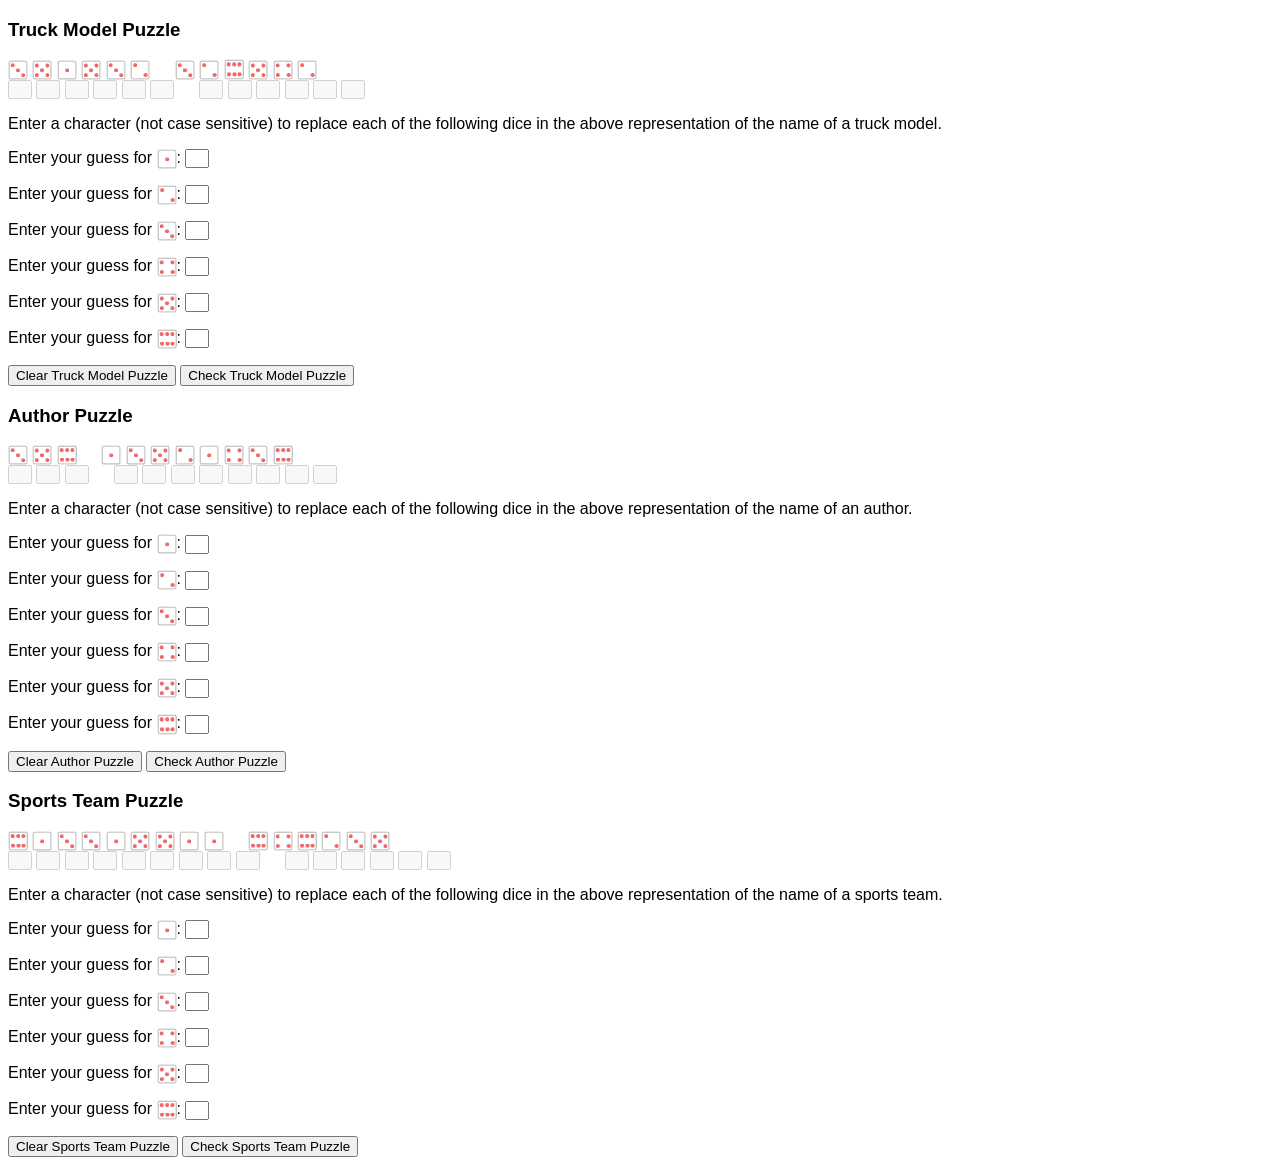
==== index.html @ 6c8d0895 "Changed title" ====
<!-- Webpage by Ed Karabinus. -->
<!DOCTYPE html>
<html>
<head>
<link rel = "stylesheet" type = "text/css" href = "style.css">
<title>Display your guesses at these dice puzzles!</title>
<script language = "Javascript">
function updateTM1 (x) {
  var TestVar = x.toUpperCase();
  document.getElementById("tm_o_3").value = TestVar;
}
function updateTM2 (x) {
  var TestVar = x.toUpperCase();
  document.getElementById("tm_o_6").value = TestVar;
  document.getElementById("tm_o_8").value = TestVar;
  document.getElementById("tm_o_12").value = TestVar;
}
function updateTM3 (x) {
  var TestVar = x.toUpperCase();
  document.getElementById("tm_o_1").value = TestVar;
  document.getElementById("tm_o_5").value = TestVar;
  document.getElementById("tm_o_7").value = TestVar;
}
function updateTM4 (x) {
  var TestVar = x.toUpperCase();
  document.getElementById("tm_o_11").value = TestVar;
}
function updateTM5 (x) {
  var TestVar = x.toUpperCase();
  document.getElementById("tm_o_2").value = TestVar;
  document.getElementById("tm_o_4").value = TestVar;
  document.getElementById("tm_o_10").value = TestVar;
}
function updateTM6 (x) {
  var TestVar = x.toUpperCase();
  document.getElementById("tm_o_9").value = TestVar;
}
function clearGuessTM () {
  document.getElementById("tm_i_1").value = "";
  document.getElementById("tm_i_2").value = "";
  document.getElementById("tm_i_3").value = "";
  document.getElementById("tm_i_4").value = "";
  document.getElementById("tm_i_5").value = "";
  document.getElementById("tm_i_6").value = "";
  document.getElementById("tm_o_1").value = "";
  document.getElementById("tm_o_2").value = "";
  document.getElementById("tm_o_3").value = "";
  document.getElementById("tm_o_4").value = "";
  document.getElementById("tm_o_5").value = "";
  document.getElementById("tm_o_6").value = "";
  document.getElementById("tm_o_7").value = "";
  document.getElementById("tm_o_8").value = "";
  document.getElementById("tm_o_9").value = "";
  document.getElementById("tm_o_10").value = "";
  document.getElementById("tm_o_11").value = "";
  document.getElementById("tm_o_12").value = "";
}
function checkGuessTM() {
  var TestVar1 = document.getElementById("tm_i_1").value.toUpperCase();
  var TestVar2 = document.getElementById("tm_i_2").value.toUpperCase();
  var TestVar3 = document.getElementById("tm_i_3").value.toUpperCase();
  var TestVar4 = document.getElementById("tm_i_4").value.toUpperCase();
  var TestVar5 = document.getElementById("tm_i_5").value.toUpperCase();
  var TestVar6 = document.getElementById("tm_i_6").value.toUpperCase();
  if (TestVar1 === "Y" && TestVar2 === "A" && TestVar3 === "T" &&
      TestVar4 === "M" && TestVar5 === "O" && TestVar6 === "C") {
    alert ("Correct! Great job.")
  }
  else {
    alert ("Try again! Your guess is incorrect.")
  }
}
function updateA1 (x) {
  var TestVar = x.toUpperCase();
  document.getElementById("a_o_4").value = TestVar;
  document.getElementById("a_o_8").value = TestVar;
}
function updateA2 (x) {
  var TestVar = x.toUpperCase();
  document.getElementById("a_o_7").value = TestVar;
}
function updateA3 (x) {
  var TestVar = x.toUpperCase();
  document.getElementById("a_o_1").value = TestVar;
  document.getElementById("a_o_5").value = TestVar;
  document.getElementById("a_o_10").value = TestVar;
}
function updateA4 (x) {
  var TestVar = x.toUpperCase();
  document.getElementById("a_o_9").value = TestVar;
}
function updateA5 (x) {
  var TestVar = x.toUpperCase();
  document.getElementById("a_o_2").value = TestVar;
  document.getElementById("a_o_6").value = TestVar;
}
function updateA6 (x) {
  var TestVar = x.toUpperCase();
  document.getElementById("a_o_3").value = TestVar;
  document.getElementById("a_o_11").value = TestVar;
}
function clearGuessAuthor () {
  document.getElementById("a_i_1").value = "";
  document.getElementById("a_i_2").value = "";
  document.getElementById("a_i_3").value = "";
  document.getElementById("a_i_4").value = "";
  document.getElementById("a_i_5").value = "";
  document.getElementById("a_i_6").value = "";
  document.getElementById("a_o_1").value = "";
  document.getElementById("a_o_2").value = "";
  document.getElementById("a_o_3").value = "";
  document.getElementById("a_o_4").value = "";
  document.getElementById("a_o_5").value = "";
  document.getElementById("a_o_6").value = "";
  document.getElementById("a_o_7").value = "";
  document.getElementById("a_o_8").value = "";
  document.getElementById("a_o_9").value = "";
  document.getElementById("a_o_10").value = "";
  document.getElementById("a_o_11").value = "";
}
function checkGuessAuthor () {
  var TestVar1 = document.getElementById("a_i_1").value.toUpperCase();
  var TestVar2 = document.getElementById("a_i_2").value.toUpperCase();
  var TestVar3 = document.getElementById("a_i_3").value.toUpperCase();
  var TestVar4 = document.getElementById("a_i_4").value.toUpperCase();
  var TestVar5 = document.getElementById("a_i_5").value.toUpperCase();
  var TestVar6 = document.getElementById("a_i_6").value.toUpperCase();
  if (TestVar1 === "B" && TestVar2 === "D" && TestVar3 === "R" &&
      TestVar4 === "U" && TestVar5 === "A" && TestVar6 === "Y") {
    alert ("Correct! Great job.")
  }
  else {
    alert ("Try again! Your guess is incorrect.")
  }
}
function updateST1 (x) {
  var TestVar = x.toUpperCase();
  document.getElementById("st_o_2").value = TestVar;
  document.getElementById("st_o_5").value = TestVar;
  document.getElementById("st_o_8").value = TestVar;
  document.getElementById("st_o_9").value = TestVar;
}
function updateST2 (x) {
  var TestVar = x.toUpperCase();
  document.getElementById("st_o_13").value = TestVar;
}
function updateST3 (x) {
  var TestVar = x.toUpperCase();
  document.getElementById("st_o_3").value = TestVar;
  document.getElementById("st_o_4").value = TestVar;
  document.getElementById("st_o_14").value = TestVar;
}
function updateST4 (x) {
  var TestVar = x.toUpperCase();
  document.getElementById("st_o_11").value = TestVar;
}
function updateST5 (x) {
  var TestVar = x.toUpperCase();
  document.getElementById("st_o_6").value = TestVar;
  document.getElementById("st_o_7").value = TestVar;
  document.getElementById("st_o_15").value = TestVar;
}
function updateST6 (x) {
  var TestVar = x.toUpperCase();
  document.getElementById("st_o_1").value = TestVar;
  document.getElementById("st_o_10").value = TestVar;
  document.getElementById("st_o_12").value = TestVar;
}
function clearGuessST () {
  document.getElementById("st_i_1").value = "";
  document.getElementById("st_i_2").value = "";
  document.getElementById("st_i_3").value = "";
  document.getElementById("st_i_4").value = "";
  document.getElementById("st_i_5").value = "";
  document.getElementById("st_i_6").value = "";
  document.getElementById("st_o_1").value = "";
  document.getElementById("st_o_2").value = "";
  document.getElementById("st_o_3").value = "";
  document.getElementById("st_o_4").value = "";
  document.getElementById("st_o_5").value = "";
  document.getElementById("st_o_6").value = "";
  document.getElementById("st_o_7").value = "";
  document.getElementById("st_o_8").value = "";
  document.getElementById("st_o_9").value = "";
  document.getElementById("st_o_10").value = "";
  document.getElementById("st_o_11").value = "";
  document.getElementById("st_o_12").value = "";
  document.getElementById("st_o_13").value = "";
  document.getElementById("st_o_14").value = "";
  document.getElementById("st_o_15").value = "";
}
function checkGuessST () {
  var TestVar1 = document.getElementById("st_i_1").value.toUpperCase();
  var TestVar2 = document.getElementById("st_i_2").value.toUpperCase();
  var TestVar3 = document.getElementById("st_i_3").value.toUpperCase();
  var TestVar4 = document.getElementById("st_i_4").value.toUpperCase();
  var TestVar5 = document.getElementById("st_i_5").value.toUpperCase();
  var TestVar6 = document.getElementById("st_i_6").value.toUpperCase();
  if (TestVar1 === "E" && TestVar2 === "A" && TestVar3 === "N" &&
      TestVar4 === "I" && TestVar5 === "S" && TestVar6 === "T") {
    alert ("Correct! Great job.")
  }
  else {
    alert ("Try again! Your guess is incorrect.")
  }
}
</script>
</head>
<body>
<h3>Truck Model Puzzle</h3>
<img src = "Die3.png" width = "20">
<img src = "Die5.png" width = "20">
<img src = "Die1.png" width = "20">
<img src = "Die5.png" width = "20">
<img src = "Die3.png" width = "20">
<img src = "Die2.png" width = "20"><img src = "blank.png" width = "20">
<img src = "Die3.png" width = "20">
<img src = "Die2.png" width = "20">
<img src = "Die6.png" width = "20">
<img src = "Die5.png" width = "20">
<img src = "Die4.png" width = "20">
<img src = "Die2.png" width = "20"><br>
<input type = "text" id = "tm_o_1" style = "width:20px" disabled = "disabled" readonly="readonly">
<input type = "text" id = "tm_o_2" style = "width:20px" disabled = "disabled" readonly="readonly">
<input type = "text" id = "tm_o_3" style = "width:20px" disabled = "disabled" readonly="readonly">
<input type = "text" id = "tm_o_4" style = "width:20px" disabled = "disabled" readonly="readonly">
<input type = "text" id = "tm_o_5" style = "width:20px" disabled = "disabled" readonly="readonly">
<input type = "text" id = "tm_o_6" style = "width:20px" disabled = "disabled" readonly="readonly">
<img src = "blank.png" width = "16">
<input type = "text" id = "tm_o_7" style = "width:20px" disabled = "disabled" readonly="readonly">
<input type = "text" id = "tm_o_8" style = "width:20px" disabled = "disabled" readonly="readonly">
<input type = "text" id = "tm_o_9" style = "width:20px" disabled = "disabled" readonly="readonly">
<input type = "text" id = "tm_o_10" style = "width:20px" disabled = "disabled" readonly="readonly">
<input type = "text" id = "tm_o_11" style = "width:20px" disabled = "disabled" readonly="readonly">
<input type = "text" id = "tm_o_12" style = "width:20px" disabled = "disabled" readonly="readonly"><br>
<p>Enter a character (not case sensitive) to replace each of the following dice in the above representation of the name of a truck model.</p>
Enter your guess for <img src = "Die1.png" width = "20" style:"float: left;">: 
<input type = "text" id = "tm_i_1" value = "" style = "width:20px" onkeyup="updateTM1(this.value);"><p>
Enter your guess for <img src = "Die2.png" width = "20">: 
<input type = "text" id = "tm_i_2" value = "" style = "width:20px" onkeyup="updateTM2(this.value);"><p>
Enter your guess for <img src = "Die3.png" width = "20">: 
<input type = "text" id = "tm_i_3" value = "" style = "width:20px" onkeyup="updateTM3(this.value);"><p>
Enter your guess for <img src = "Die4.png" width = "20">: 
<input type = "text" id = "tm_i_4" value = "" style = "width:20px" onkeyup="updateTM4(this.value);"><p>
Enter your guess for <img src = "Die5.png" width = "20">: 
<input type = "text" id = "tm_i_5" value = "" style = "width:20px" onkeyup="updateTM5(this.value);"><p>
Enter your guess for <img src = "Die6.png" width = "20">: 
<input type = "text" id = "tm_i_6" value = "" style = "width:20px" onkeyup="updateTM6(this.value);"><p>
<input type = "button" value = "Clear Truck Model Puzzle" onClick = "clearGuessTM();">
<input type = "button" value = "Check Truck Model Puzzle" onClick = "checkGuessTM();">
<h3>Author Puzzle</h3>
<img src = "Die3.png" width = "20">
<img src = "Die5.png" width = "20">
<img src = "Die6.png" width = "20"><img src = "blank.png" width = "20">
<img src = "Die1.png" width = "20">
<img src = "Die3.png" width = "20">
<img src = "Die5.png" width = "20">
<img src = "Die2.png" width = "20">
<img src = "Die1.png" width = "20">
<img src = "Die4.png" width = "20">
<img src = "Die3.png" width = "20">
<img src = "Die6.png" width = "20"><br>
<input type = "text" id = "a_o_1" style = "width:20px" disabled = "disabled" readonly="readonly">
<input type = "text" id = "a_o_2" style = "width:20px" disabled = "disabled" readonly="readonly">
<input type = "text" id = "a_o_3" style = "width:20px" disabled = "disabled" readonly="readonly">
<img src = "blank.png" width = "16">
<input type = "text" id = "a_o_4" style = "width:20px" disabled = "disabled" readonly="readonly">
<input type = "text" id = "a_o_5" style = "width:20px" disabled = "disabled" readonly="readonly">
<input type = "text" id = "a_o_6" style = "width:20px" disabled = "disabled" readonly="readonly">
<input type = "text" id = "a_o_7" style = "width:20px" disabled = "disabled" readonly="readonly">
<input type = "text" id = "a_o_8" style = "width:20px" disabled = "disabled" readonly="readonly">
<input type = "text" id = "a_o_9" style = "width:20px" disabled = "disabled" readonly="readonly">
<input type = "text" id = "a_o_10" style = "width:20px" disabled = "disabled" readonly="readonly">
<input type = "text" id = "a_o_11" style = "width:20px" disabled = "disabled" readonly="readonly">
<p>Enter a character (not case sensitive) to replace each of the following dice in the above representation of the name of an author.</p>
Enter your guess for <img src = "Die1.png" width = "20">: 
<input type = "text" id = "a_i_1" value = "" style = "width:20px" onkeyup="updateA1(this.value);"><p>
Enter your guess for <img src = "Die2.png" width = "20">: 
<input type = "text" id = "a_i_2" value = "" style = "width:20px" onkeyup="updateA2(this.value);"><p>
Enter your guess for <img src = "Die3.png" width = "20">: 
<input type = "text" id = "a_i_3" value = "" style = "width:20px" onkeyup="updateA3(this.value);"><p>
Enter your guess for <img src = "Die4.png" width = "20">: 
<input type = "text" id = "a_i_4" value = "" style = "width:20px" onkeyup="updateA4(this.value);"><p>
Enter your guess for <img src = "Die5.png" width = "20">: 
<input type = "text" id = "a_i_5" value = "" style = "width:20px" onkeyup="updateA5(this.value);"><p>
Enter your guess for <img src = "Die6.png" width = "20">: 
<input type = "text" id = "a_i_6" value = "" style = "width:20px" onkeyup="updateA6(this.value);"><p>
<input type = "button" value = "Clear Author Puzzle" onClick = "clearGuessAuthor();">
<input type = "button" value = "Check Author Puzzle" onClick = "checkGuessAuthor();">
<h3>Sports Team Puzzle</h3>
<img src = "Die6.png" width = "20">
<img src = "Die1.png" width = "20">
<img src = "Die3.png" width = "20">
<img src = "Die3.png" width = "20">
<img src = "Die1.png" width = "20">
<img src = "Die5.png" width = "20">
<img src = "Die5.png" width = "20">
<img src = "Die1.png" width = "20">
<img src = "Die1.png" width = "20"><img src = "blank.png" width = "20">
<img src = "Die6.png" width = "20">
<img src = "Die4.png" width = "20">
<img src = "Die6.png" width = "20">
<img src = "Die2.png" width = "20">
<img src = "Die3.png" width = "20">
<img src = "Die5.png" width = "20"><br>
<input type = "text" id = "st_o_1" style = "width:20px" disabled = "disabled" readonly="readonly">
<input type = "text" id = "st_o_2" style = "width:20px" disabled = "disabled" readonly="readonly">
<input type = "text" id = "st_o_3" style = "width:20px" disabled = "disabled" readonly="readonly">
<input type = "text" id = "st_o_4" style = "width:20px" disabled = "disabled" readonly="readonly">
<input type = "text" id = "st_o_5" style = "width:20px" disabled = "disabled" readonly="readonly">
<input type = "text" id = "st_o_6" style = "width:20px" disabled = "disabled" readonly="readonly">
<input type = "text" id = "st_o_7" style = "width:20px" disabled = "disabled" readonly="readonly">
<input type = "text" id = "st_o_8" style = "width:20px" disabled = "disabled" readonly="readonly">
<input type = "text" id = "st_o_9" style = "width:20px" disabled = "disabled" readonly="readonly">
<img src = "blank.png" width = "16">
<input type = "text" id = "st_o_10" style = "width:20px" disabled = "disabled" readonly="readonly">
<input type = "text" id = "st_o_11" style = "width:20px" disabled = "disabled" readonly="readonly">
<input type = "text" id = "st_o_12" style = "width:20px" disabled = "disabled" readonly="readonly">
<input type = "text" id = "st_o_13" style = "width:20px" disabled = "disabled" readonly="readonly">
<input type = "text" id = "st_o_14" style = "width:20px" disabled = "disabled" readonly="readonly">
<input type = "text" id = "st_o_15" style = "width:20px" disabled = "disabled" readonly="readonly">
<p>Enter a character (not case sensitive) to replace each of the following dice in the above representation of the name of a sports team.</p>
Enter your guess for <img src = "Die1.png" width = "20">: 
<input type = "text" id = "st_i_1" value = "" style = "width:20px" onkeyup="updateST1(this.value);"><p>
Enter your guess for <img src = "Die2.png" width = "20">: 
<input type = "text" id = "st_i_2" value = "" style = "width:20px" onkeyup="updateST2(this.value);"><p>
Enter your guess for <img src = "Die3.png" width = "20">: 
<input type = "text" id = "st_i_3" value = "" style = "width:20px" onkeyup="updateST3(this.value);"><p>
Enter your guess for <img src = "Die4.png" width = "20">: 
<input type = "text" id = "st_i_4" value = "" style = "width:20px" onkeyup="updateST4(this.value);"><p>
Enter your guess for <img src = "Die5.png" width = "20">: 
<input type = "text" id = "st_i_5" value = "" style = "width:20px" onkeyup="updateST5(this.value);"><p>
Enter your guess for <img src = "Die6.png" width = "20">: 
<input type = "text" id = "st_i_6" value = "" style = "width:20px" onkeyup="updateST6(this.value);"><p>
<input type = "button" value = "Clear Sports Team Puzzle" onClick = "clearGuessST();">
<input type = "button" value = "Check Sports Team Puzzle" onClick = "checkGuessST();">
</body>
</html>
---- style.css ----
* {
  font-family: Helvetica, sans-serif;
  font-size = 24px;
}

img {
  display: inline;
  vertical-align: middle;
  margin: 0px;
  padding: 0px;
}

input[type="text"] {
  margin: 0px;
  padding: 0px;
}
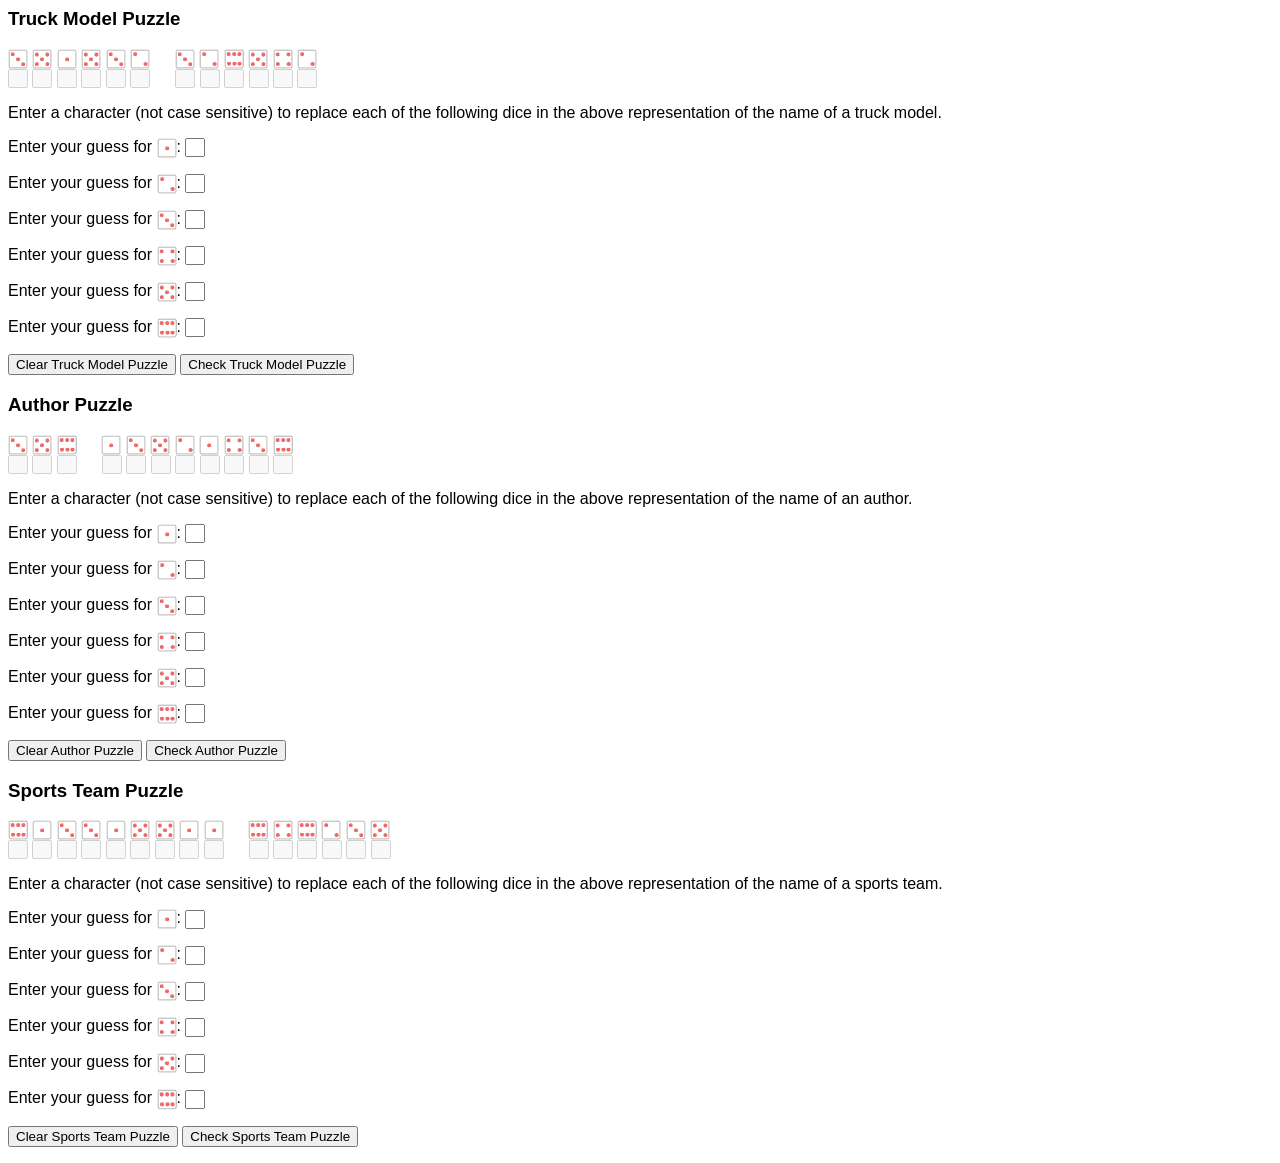
==== commit da27b966: "Messed something up in last commit" ====
--- a/index.html
+++ b/index.html
@@ -1,6 +1,5 @@
 
 <!-- Webpage by Ed Karabinus. -->
-<!DOCTYPE html>
 <html>
 <head>
 <link rel = "stylesheet" type = "text/css" href = "style.css">
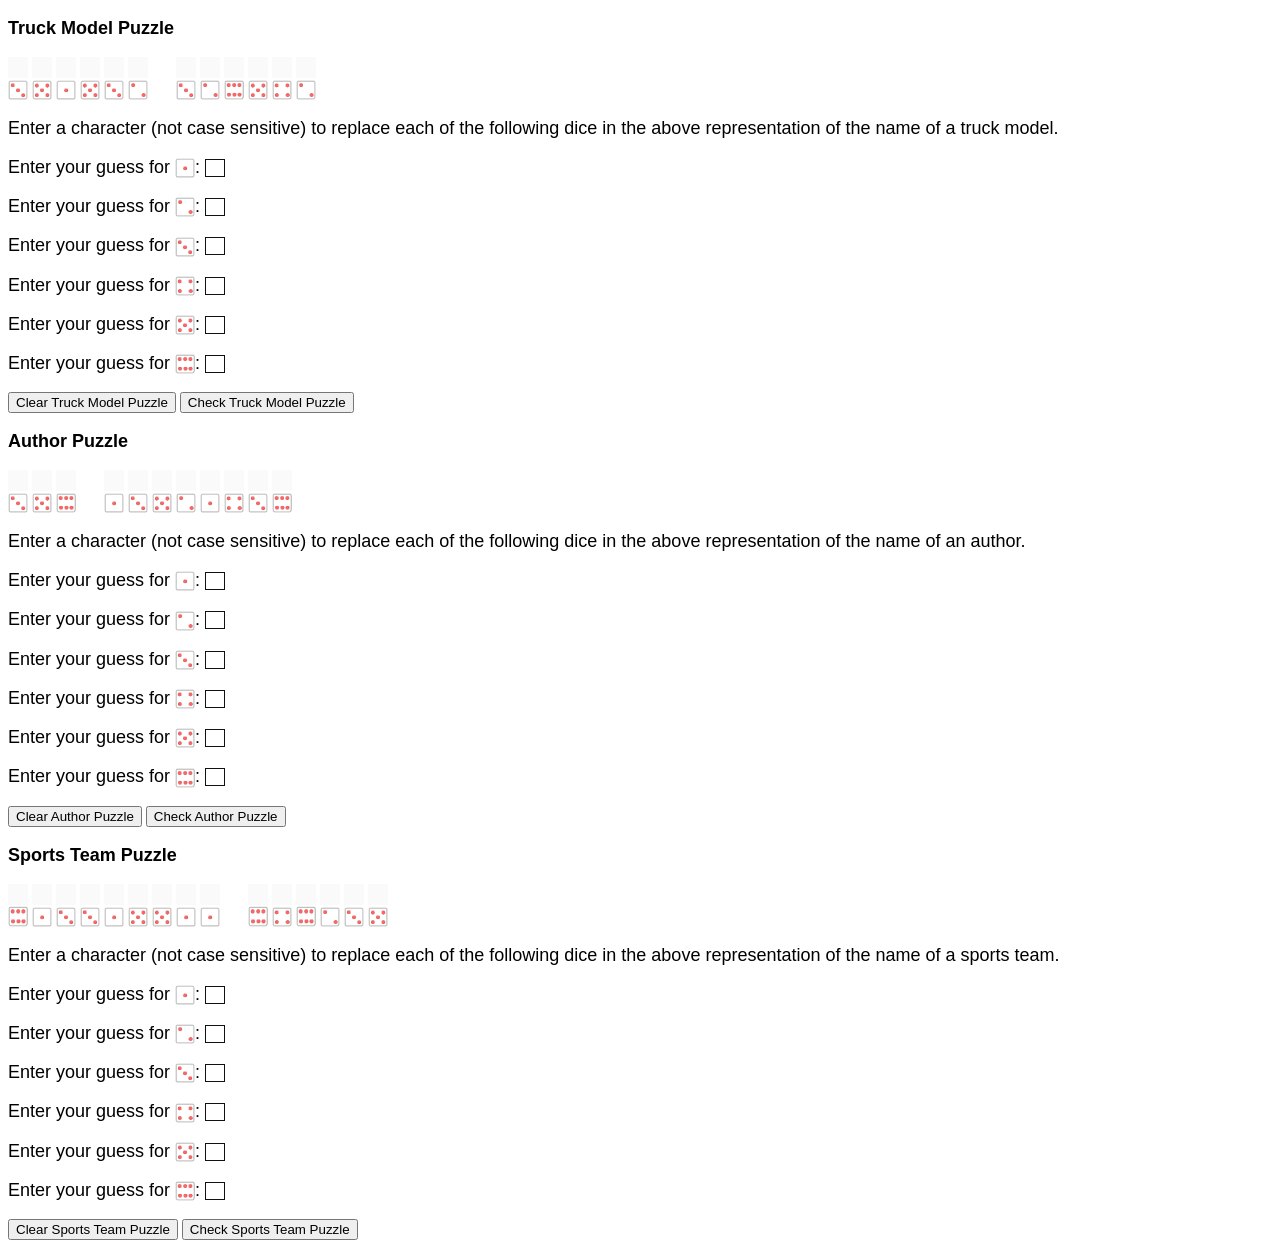
==== commit 790d92d5: "Improved formatting" ====
--- a/index.html
+++ b/index.html
@@ -1,10 +1,12 @@
 
 <!-- Webpage by Ed Karabinus. -->
-<html>
+<!DOCTYPE html>
+<html lang="en">
 <head>
-<link rel = "stylesheet" type = "text/css" href = "style.css">
+<meta charset="utf-8">
+<link rel="stylesheet" type="text/css" href="style.css">
 <title>Display your guesses at these dice puzzles!</title>
-<script language = "Javascript">
+<script type  = "text/javascript">
 function updateTM1 (x) {
   var TestVar = x.toUpperCase();
   document.getElementById("tm_o_3").value = TestVar;
@@ -208,130 +210,139 @@
 </head>
 <body>
 <h3>Truck Model Puzzle</h3>
-<img src = "Die3.png" width = "20">
-<img src = "Die5.png" width = "20">
-<img src = "Die1.png" width = "20">
-<img src = "Die5.png" width = "20">
-<img src = "Die3.png" width = "20">
-<img src = "Die2.png" width = "20"><img src = "blank.png" width = "20">
-<img src = "Die3.png" width = "20">
-<img src = "Die2.png" width = "20">
-<img src = "Die6.png" width = "20">
-<img src = "Die5.png" width = "20">
-<img src = "Die4.png" width = "20">
-<img src = "Die2.png" width = "20"><br>
-<input type = "text" id = "tm_o_1" style = "width:20px" disabled = "disabled" readonly="readonly">
-<input type = "text" id = "tm_o_2" style = "width:20px" disabled = "disabled" readonly="readonly">
-<input type = "text" id = "tm_o_3" style = "width:20px" disabled = "disabled" readonly="readonly">
-<input type = "text" id = "tm_o_4" style = "width:20px" disabled = "disabled" readonly="readonly">
-<input type = "text" id = "tm_o_5" style = "width:20px" disabled = "disabled" readonly="readonly">
-<input type = "text" id = "tm_o_6" style = "width:20px" disabled = "disabled" readonly="readonly">
-<img src = "blank.png" width = "16">
-<input type = "text" id = "tm_o_7" style = "width:20px" disabled = "disabled" readonly="readonly">
-<input type = "text" id = "tm_o_8" style = "width:20px" disabled = "disabled" readonly="readonly">
-<input type = "text" id = "tm_o_9" style = "width:20px" disabled = "disabled" readonly="readonly">
-<input type = "text" id = "tm_o_10" style = "width:20px" disabled = "disabled" readonly="readonly">
-<input type = "text" id = "tm_o_11" style = "width:20px" disabled = "disabled" readonly="readonly">
-<input type = "text" id = "tm_o_12" style = "width:20px" disabled = "disabled" readonly="readonly"><br>
+<div class = "response">
+<input type = "text" id = "tm_o_1" disabled = "disabled" readonly="readonly">
+<input type = "text" id = "tm_o_2" disabled = "disabled" readonly="readonly">
+<input type = "text" id = "tm_o_3" disabled = "disabled" readonly="readonly">
+<input type = "text" id = "tm_o_4" disabled = "disabled" readonly="readonly">
+<input type = "text" id = "tm_o_5" disabled = "disabled" readonly="readonly">
+<input type = "text" id = "tm_o_6" disabled = "disabled" readonly="readonly">
+<img src = "blank.png" alt = "Empty image for formatting">
+<input type = "text" id = "tm_o_7" disabled = "disabled" readonly="readonly">
+<input type = "text" id = "tm_o_8" disabled = "disabled" readonly="readonly">
+<input type = "text" id = "tm_o_9" disabled = "disabled" readonly="readonly">
+<input type = "text" id = "tm_o_10" disabled = "disabled" readonly="readonly">
+<input type = "text" id = "tm_o_11" disabled = "disabled" readonly="readonly">
+<input type = "text" id = "tm_o_12" disabled = "disabled" readonly="readonly"><br>
+<div>
+<img src="Die3.png" alt="Die with 3 face showing">
+<img src="Die5.png" alt="Die with 5 face showing">
+<img src="Die1.png" alt="Die with 1 face showing">
+<img src="Die5.png" alt="Die with 5 face showing">
+<img src="Die3.png" alt="Die with 3 face showing">
+<img src="Die2.png" alt="Die with 2 face showing">
+<img src="blank.png" alt="Empty image for formatting">
+<img src="Die3.png" alt="Die with 3 face showing">
+<img src="Die2.png" alt="Die with 2 face showing">
+<img src="Die6.png" alt="Die with 6 face showing">
+<img src="Die5.png" alt="Die with 5 face showing">
+<img src="Die4.png" alt="Die with 4 face showing">
+<img src="Die2.png" alt="Die with 2 face showing"><br>
 <p>Enter a character (not case sensitive) to replace each of the following dice in the above representation of the name of a truck model.</p>
-Enter your guess for <img src = "Die1.png" width = "20" style:"float: left;">: 
-<input type = "text" id = "tm_i_1" value = "" style = "width:20px" onkeyup="updateTM1(this.value);"><p>
-Enter your guess for <img src = "Die2.png" width = "20">: 
-<input type = "text" id = "tm_i_2" value = "" style = "width:20px" onkeyup="updateTM2(this.value);"><p>
-Enter your guess for <img src = "Die3.png" width = "20">: 
-<input type = "text" id = "tm_i_3" value = "" style = "width:20px" onkeyup="updateTM3(this.value);"><p>
-Enter your guess for <img src = "Die4.png" width = "20">: 
-<input type = "text" id = "tm_i_4" value = "" style = "width:20px" onkeyup="updateTM4(this.value);"><p>
-Enter your guess for <img src = "Die5.png" width = "20">: 
-<input type = "text" id = "tm_i_5" value = "" style = "width:20px" onkeyup="updateTM5(this.value);"><p>
-Enter your guess for <img src = "Die6.png" width = "20">: 
-<input type = "text" id = "tm_i_6" value = "" style = "width:20px" onkeyup="updateTM6(this.value);"><p>
+<p>Enter your guess for <img src = "Die1.png" alt = "Die with 1 face showing">: 
+<input type = "text" id = "tm_i_1" value = "" onkeyup="updateTM1(this.value);"></p>
+<p>Enter your guess for <img src = "Die2.png" alt = "Die with 2 face showing">: 
+<input type = "text" id = "tm_i_2" value = "" onkeyup="updateTM2(this.value);"></p>
+<p>Enter your guess for <img src = "Die3.png" alt = "Die with 3 face showing">: 
+<input type = "text" id = "tm_i_3" value = "" onkeyup="updateTM3(this.value);"></p>
+<p>Enter your guess for <img src = "Die4.png" alt = "Die with 4 face showing">: 
+<input type = "text" id = "tm_i_4" value = "" onkeyup="updateTM4(this.value);"></p>
+<p>Enter your guess for <img src = "Die5.png" alt = "Die with 5 face showing">: 
+<input type = "text" id = "tm_i_5" value = "" onkeyup="updateTM5(this.value);"></p>
+<p>Enter your guess for <img src = "Die6.png" alt = "Die with 6 face showing">: 
+<input type = "text" id = "tm_i_6" value = "" onkeyup="updateTM6(this.value);"></p>
 <input type = "button" value = "Clear Truck Model Puzzle" onClick = "clearGuessTM();">
 <input type = "button" value = "Check Truck Model Puzzle" onClick = "checkGuessTM();">
 <h3>Author Puzzle</h3>
-<img src = "Die3.png" width = "20">
-<img src = "Die5.png" width = "20">
-<img src = "Die6.png" width = "20"><img src = "blank.png" width = "20">
-<img src = "Die1.png" width = "20">
-<img src = "Die3.png" width = "20">
-<img src = "Die5.png" width = "20">
-<img src = "Die2.png" width = "20">
-<img src = "Die1.png" width = "20">
-<img src = "Die4.png" width = "20">
-<img src = "Die3.png" width = "20">
-<img src = "Die6.png" width = "20"><br>
-<input type = "text" id = "a_o_1" style = "width:20px" disabled = "disabled" readonly="readonly">
-<input type = "text" id = "a_o_2" style = "width:20px" disabled = "disabled" readonly="readonly">
-<input type = "text" id = "a_o_3" style = "width:20px" disabled = "disabled" readonly="readonly">
-<img src = "blank.png" width = "16">
-<input type = "text" id = "a_o_4" style = "width:20px" disabled = "disabled" readonly="readonly">
-<input type = "text" id = "a_o_5" style = "width:20px" disabled = "disabled" readonly="readonly">
-<input type = "text" id = "a_o_6" style = "width:20px" disabled = "disabled" readonly="readonly">
-<input type = "text" id = "a_o_7" style = "width:20px" disabled = "disabled" readonly="readonly">
-<input type = "text" id = "a_o_8" style = "width:20px" disabled = "disabled" readonly="readonly">
-<input type = "text" id = "a_o_9" style = "width:20px" disabled = "disabled" readonly="readonly">
-<input type = "text" id = "a_o_10" style = "width:20px" disabled = "disabled" readonly="readonly">
-<input type = "text" id = "a_o_11" style = "width:20px" disabled = "disabled" readonly="readonly">
+<div class = "response">
+<input type = "text" id = "a_o_1" disabled = "disabled" readonly="readonly">
+<input type = "text" id = "a_o_2" disabled = "disabled" readonly="readonly">
+<input type = "text" id = "a_o_3" disabled = "disabled" readonly="readonly">
+<img src = "blank.png" alt = "Empty image for formatting">
+<input type = "text" id = "a_o_4" disabled = "disabled" readonly="readonly">
+<input type = "text" id = "a_o_5" disabled = "disabled" readonly="readonly">
+<input type = "text" id = "a_o_6" disabled = "disabled" readonly="readonly">
+<input type = "text" id = "a_o_7" disabled = "disabled" readonly="readonly">
+<input type = "text" id = "a_o_8" disabled = "disabled" readonly="readonly">
+<input type = "text" id = "a_o_9" disabled = "disabled" readonly="readonly">
+<input type = "text" id = "a_o_10" disabled = "disabled" readonly="readonly">
+<input type = "text" id = "a_o_11" disabled = "disabled" readonly="readonly">
+</div>
+<img src = "Die3.png" alt = "Die with 3 face showing">
+<img src = "Die5.png" alt = "Die with 5 face showing">
+<img src = "Die6.png" alt = "Die with 6 face showing">
+<img src = "blank.png" alt = "Empty image for formatting">
+<img src = "Die1.png" alt = "Die with 1 face showing">
+<img src = "Die3.png" alt = "Die with 3 face showing">
+<img src = "Die5.png" alt = "Die with 5 face showing">
+<img src = "Die2.png" alt = "Die with 2 face showing">
+<img src = "Die1.png" alt = "Die with 1 face showing">
+<img src = "Die4.png" alt = "Die with 4 face showing">
+<img src = "Die3.png" alt = "Die with 3 face showing">
+<img src = "Die6.png" alt = "Die with 6 face showing"><br>
 <p>Enter a character (not case sensitive) to replace each of the following dice in the above representation of the name of an author.</p>
-Enter your guess for <img src = "Die1.png" width = "20">: 
-<input type = "text" id = "a_i_1" value = "" style = "width:20px" onkeyup="updateA1(this.value);"><p>
-Enter your guess for <img src = "Die2.png" width = "20">: 
-<input type = "text" id = "a_i_2" value = "" style = "width:20px" onkeyup="updateA2(this.value);"><p>
-Enter your guess for <img src = "Die3.png" width = "20">: 
-<input type = "text" id = "a_i_3" value = "" style = "width:20px" onkeyup="updateA3(this.value);"><p>
-Enter your guess for <img src = "Die4.png" width = "20">: 
-<input type = "text" id = "a_i_4" value = "" style = "width:20px" onkeyup="updateA4(this.value);"><p>
-Enter your guess for <img src = "Die5.png" width = "20">: 
-<input type = "text" id = "a_i_5" value = "" style = "width:20px" onkeyup="updateA5(this.value);"><p>
-Enter your guess for <img src = "Die6.png" width = "20">: 
-<input type = "text" id = "a_i_6" value = "" style = "width:20px" onkeyup="updateA6(this.value);"><p>
+<p>Enter your guess for <img src = "Die1.png" alt = "Die with 1 face showing">: 
+<input type = "text" id = "a_i_1" value = "" onkeyup="updateA1(this.value);"></p>
+<p>Enter your guess for <img src = "Die2.png" alt = "Die with 2 face showing">: 
+<input type = "text" id = "a_i_2" value = "" onkeyup="updateA2(this.value);"></p>
+<p>Enter your guess for <img src = "Die3.png" alt = "Die with 3 face showing">: 
+<input type = "text" id = "a_i_3" value = "" onkeyup="updateA3(this.value);"></p>
+<p>Enter your guess for <img src = "Die4.png" alt = "Die with 4 face showing">: 
+<input type = "text" id = "a_i_4" value = "" onkeyup="updateA4(this.value);"></p>
+<p>Enter your guess for <img src = "Die5.png" alt = "Die with 5 face showing">: 
+<input type = "text" id = "a_i_5" value = "" onkeyup="updateA5(this.value);"></p>
+<p>Enter your guess for <img src = "Die6.png" alt = "Die with 6 face showing">: 
+<input type = "text" id = "a_i_6" value = "" onkeyup="updateA6(this.value);"></p>
 <input type = "button" value = "Clear Author Puzzle" onClick = "clearGuessAuthor();">
 <input type = "button" value = "Check Author Puzzle" onClick = "checkGuessAuthor();">
 <h3>Sports Team Puzzle</h3>
-<img src = "Die6.png" width = "20">
-<img src = "Die1.png" width = "20">
-<img src = "Die3.png" width = "20">
-<img src = "Die3.png" width = "20">
-<img src = "Die1.png" width = "20">
-<img src = "Die5.png" width = "20">
-<img src = "Die5.png" width = "20">
-<img src = "Die1.png" width = "20">
-<img src = "Die1.png" width = "20"><img src = "blank.png" width = "20">
-<img src = "Die6.png" width = "20">
-<img src = "Die4.png" width = "20">
-<img src = "Die6.png" width = "20">
-<img src = "Die2.png" width = "20">
-<img src = "Die3.png" width = "20">
-<img src = "Die5.png" width = "20"><br>
-<input type = "text" id = "st_o_1" style = "width:20px" disabled = "disabled" readonly="readonly">
-<input type = "text" id = "st_o_2" style = "width:20px" disabled = "disabled" readonly="readonly">
-<input type = "text" id = "st_o_3" style = "width:20px" disabled = "disabled" readonly="readonly">
-<input type = "text" id = "st_o_4" style = "width:20px" disabled = "disabled" readonly="readonly">
-<input type = "text" id = "st_o_5" style = "width:20px" disabled = "disabled" readonly="readonly">
-<input type = "text" id = "st_o_6" style = "width:20px" disabled = "disabled" readonly="readonly">
-<input type = "text" id = "st_o_7" style = "width:20px" disabled = "disabled" readonly="readonly">
-<input type = "text" id = "st_o_8" style = "width:20px" disabled = "disabled" readonly="readonly">
-<input type = "text" id = "st_o_9" style = "width:20px" disabled = "disabled" readonly="readonly">
-<img src = "blank.png" width = "16">
-<input type = "text" id = "st_o_10" style = "width:20px" disabled = "disabled" readonly="readonly">
-<input type = "text" id = "st_o_11" style = "width:20px" disabled = "disabled" readonly="readonly">
-<input type = "text" id = "st_o_12" style = "width:20px" disabled = "disabled" readonly="readonly">
-<input type = "text" id = "st_o_13" style = "width:20px" disabled = "disabled" readonly="readonly">
-<input type = "text" id = "st_o_14" style = "width:20px" disabled = "disabled" readonly="readonly">
-<input type = "text" id = "st_o_15" style = "width:20px" disabled = "disabled" readonly="readonly">
+<div class = "response">
+<input type = "text" id = "st_o_1" disabled = "disabled" readonly="readonly">
+<input type = "text" id = "st_o_2" disabled = "disabled" readonly="readonly">
+<input type = "text" id = "st_o_3" disabled = "disabled" readonly="readonly">
+<input type = "text" id = "st_o_4" disabled = "disabled" readonly="readonly">
+<input type = "text" id = "st_o_5" disabled = "disabled" readonly="readonly">
+<input type = "text" id = "st_o_6" disabled = "disabled" readonly="readonly">
+<input type = "text" id = "st_o_7" disabled = "disabled" readonly="readonly">
+<input type = "text" id = "st_o_8" disabled = "disabled" readonly="readonly">
+<input type = "text" id = "st_o_9" disabled = "disabled" readonly="readonly">
+<img src = "blank.png" alt = "Empty image for formatting">
+<input type = "text" id = "st_o_10" disabled = "disabled" readonly="readonly">
+<input type = "text" id = "st_o_11" disabled = "disabled" readonly="readonly">
+<input type = "text" id = "st_o_12" disabled = "disabled" readonly="readonly">
+<input type = "text" id = "st_o_13" disabled = "disabled" readonly="readonly">
+<input type = "text" id = "st_o_14" disabled = "disabled" readonly="readonly">
+<input type = "text" id = "st_o_15" disabled = "disabled" readonly="readonly">
+</div>
+<img src = "Die6.png" alt = "Die with 6 face showing">
+<img src = "Die1.png" alt = "Die with 1 face showing">
+<img src = "Die3.png" alt = "Die with 3 face showing">
+<img src = "Die3.png" alt = "Die with 3 face showing">
+<img src = "Die1.png" alt = "Die with 1 face showing">
+<img src = "Die5.png" alt = "Die with 5 face showing">
+<img src = "Die5.png" alt = "Die with 5 face showing">
+<img src = "Die1.png" alt = "Die with 1 face showing">
+<img src = "Die1.png" alt = "Die with 1 face showing">
+<img src = "blank.png" alt = "Empty image for formatting">
+<img src = "Die6.png" alt = "Die with 6 face showing">
+<img src = "Die4.png" alt = "Die with 4 face showing">
+<img src = "Die6.png" alt = "Die with 6 face showing">
+<img src = "Die2.png" alt = "Die with 2 face showing">
+<img src = "Die3.png" alt = "Die with 3 face showing">
+<img src = "Die5.png" alt = "Die with 5 face showing"><br>
 <p>Enter a character (not case sensitive) to replace each of the following dice in the above representation of the name of a sports team.</p>
-Enter your guess for <img src = "Die1.png" width = "20">: 
-<input type = "text" id = "st_i_1" value = "" style = "width:20px" onkeyup="updateST1(this.value);"><p>
-Enter your guess for <img src = "Die2.png" width = "20">: 
-<input type = "text" id = "st_i_2" value = "" style = "width:20px" onkeyup="updateST2(this.value);"><p>
-Enter your guess for <img src = "Die3.png" width = "20">: 
-<input type = "text" id = "st_i_3" value = "" style = "width:20px" onkeyup="updateST3(this.value);"><p>
-Enter your guess for <img src = "Die4.png" width = "20">: 
-<input type = "text" id = "st_i_4" value = "" style = "width:20px" onkeyup="updateST4(this.value);"><p>
-Enter your guess for <img src = "Die5.png" width = "20">: 
-<input type = "text" id = "st_i_5" value = "" style = "width:20px" onkeyup="updateST5(this.value);"><p>
-Enter your guess for <img src = "Die6.png" width = "20">: 
-<input type = "text" id = "st_i_6" value = "" style = "width:20px" onkeyup="updateST6(this.value);"><p>
+<p>Enter your guess for <img src = "Die1.png" alt = "Die with 1 face showing">: 
+<input type = "text" id = "st_i_1" value = "" onkeyup="updateST1(this.value);"></p>
+<p>Enter your guess for <img src = "Die2.png" alt = "Die with 2 face showing">: 
+<input type = "text" id = "st_i_2" value = "" onkeyup="updateST2(this.value);"></p>
+<p>Enter your guess for <img src = "Die3.png" alt = "Die with 3 face showing">: 
+<input type = "text" id = "st_i_3" value = "" onkeyup="updateST3(this.value);"></p>
+<p>Enter your guess for <img src = "Die4.png" alt = "Die with 4 face showing">: 
+<input type = "text" id = "st_i_4" value = "" onkeyup="updateST4(this.value);"></p>
+<p>Enter your guess for <img src = "Die5.png" alt = "Die with 5 face showing">: 
+<input type = "text" id = "st_i_5" value = "" onkeyup="updateST5(this.value);"></p>
+<p>Enter your guess for <img src = "Die6.png" alt = "Die with 6 face showing">: 
+<input type = "text" id = "st_i_6" value = "" onkeyup="updateST6(this.value);"></p>
 <input type = "button" value = "Clear Sports Team Puzzle" onClick = "clearGuessST();">
 <input type = "button" value = "Check Sports Team Puzzle" onClick = "checkGuessST();">
 </body>
--- a/style.css
+++ b/style.css
@@ -1,6 +1,7 @@
-* {
+h3, p {
   font-family: Helvetica, sans-serif;
-  font-size = 24px;
+  font-size: 18px;
+
 }
 
 img {
@@ -8,9 +9,21 @@
   vertical-align: middle;
   margin: 0px;
   padding: 0px;
+  width: 20px;
 }
 
 input[type="text"] {
   margin: 0px;
   padding: 0px;
+  border: 1px solid #111111;
+  width: 18px;
+  font-size: 14px;
+}
+
+input[readonly] {
+  border: 0px;
+  width: 20px;
+  text-align: center;
+  font-weight: bold;
+  font-size: 18px;
 }
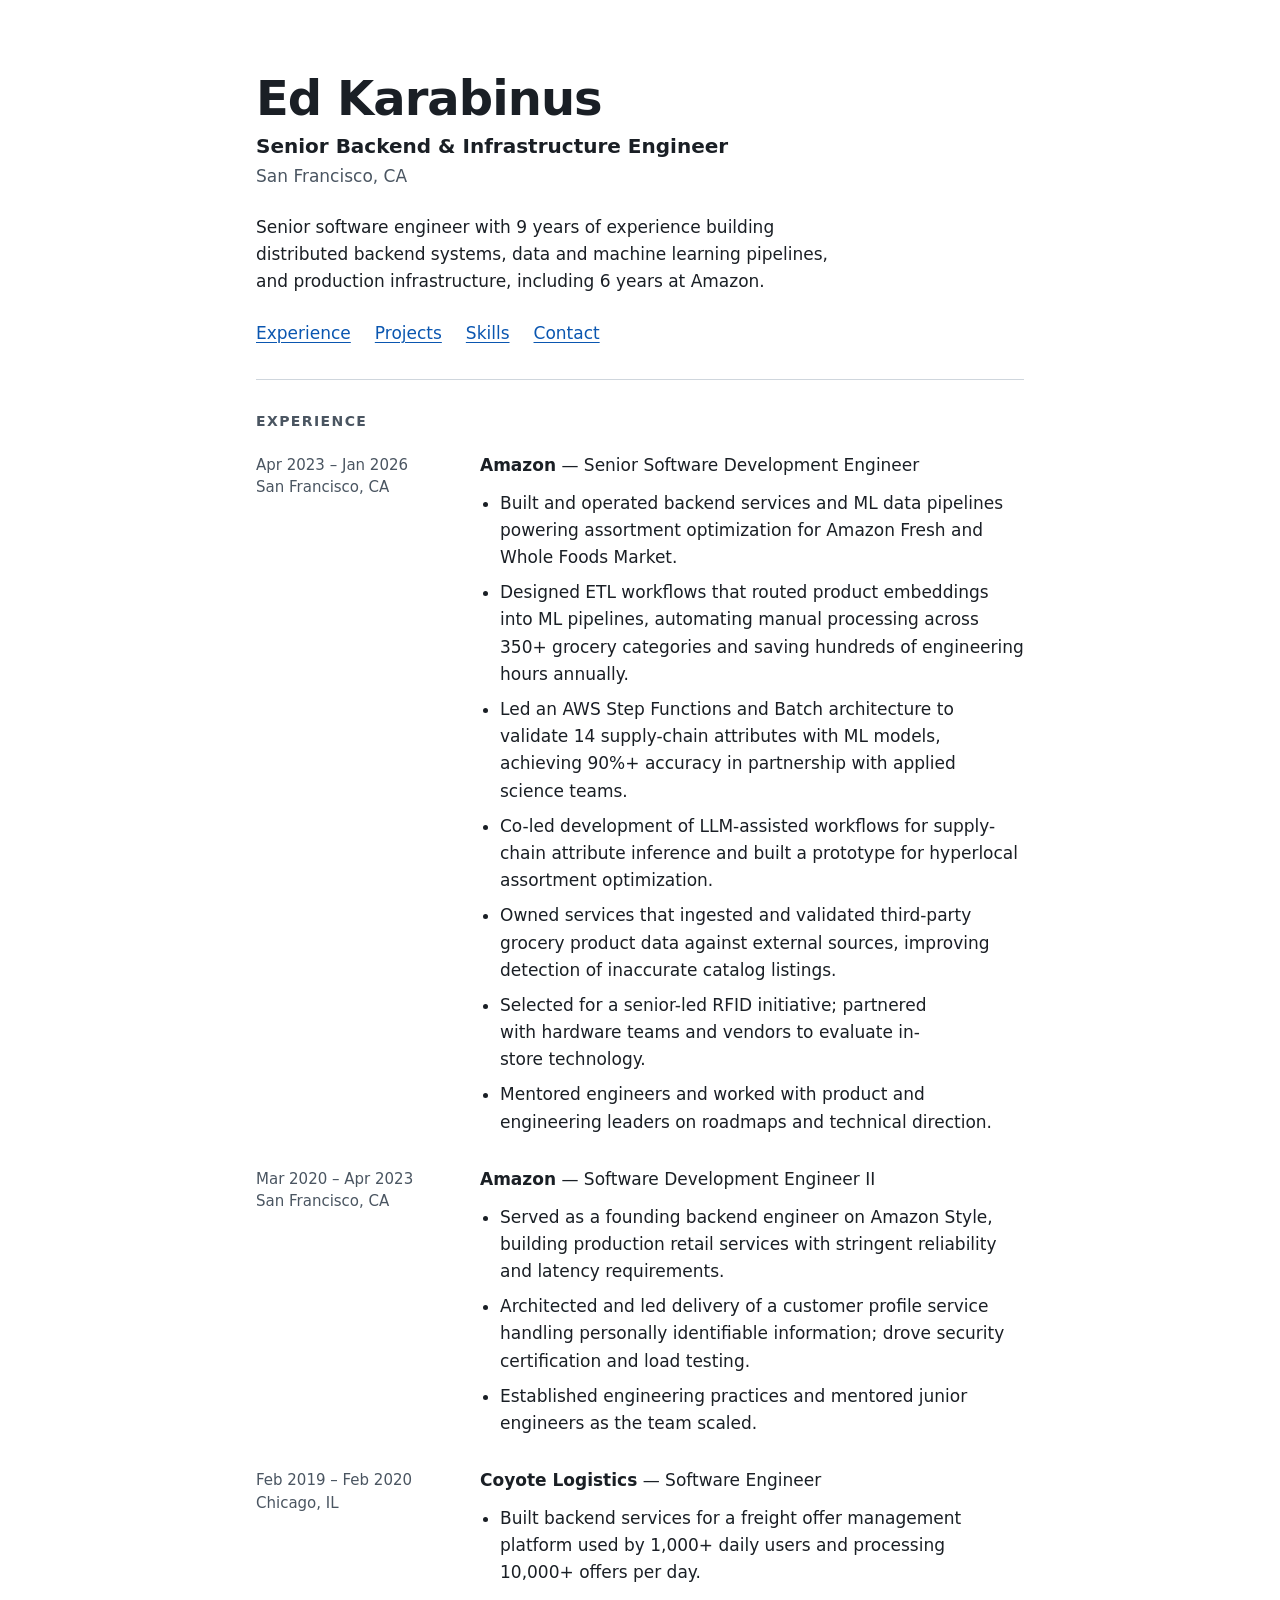
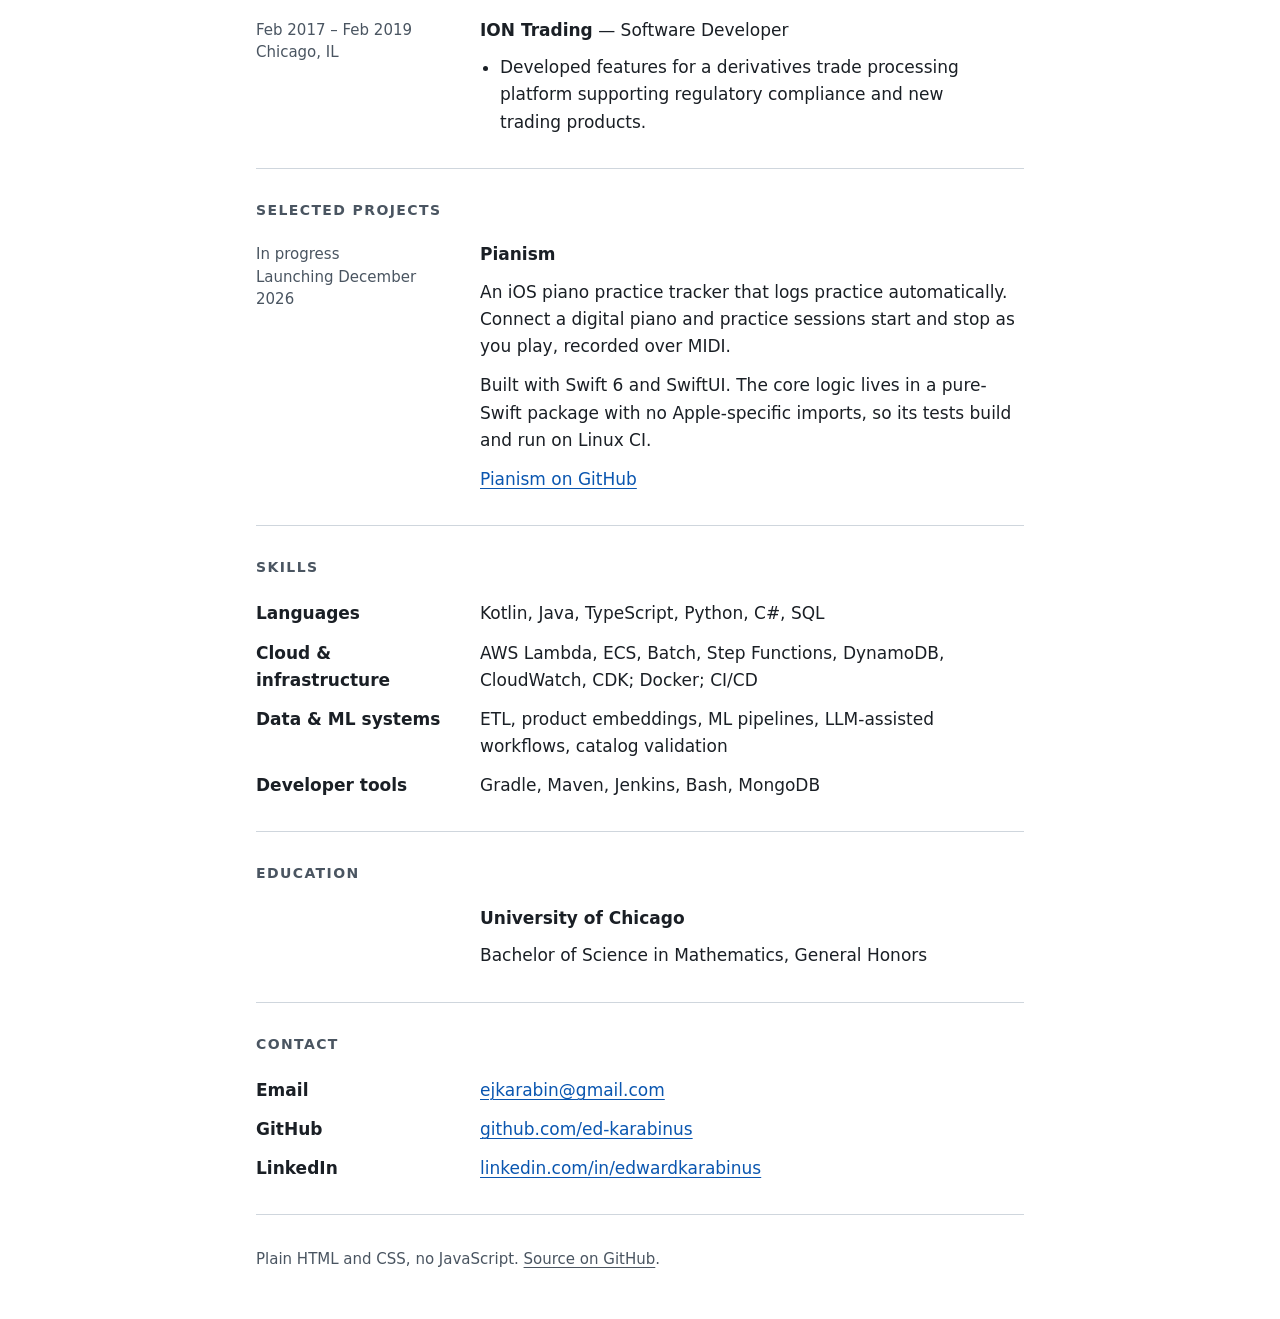
==== commit 5d5ef307: "Rebuild site as a single-page résumé site Replace the 2015 dice-game page with a static single page " ====
--- a/index.html
+++ b/index.html
@@ -1,349 +1,172 @@
-
-<!-- Webpage by Ed Karabinus. -->
-<!DOCTYPE html>
+<!doctype html>
 <html lang="en">
 <head>
-<meta charset="utf-8">
-<link rel="stylesheet" type="text/css" href="style.css">
-<title>Display your guesses at these dice puzzles!</title>
-<script type  = "text/javascript">
-function updateTM1 (x) {
-  var TestVar = x.toUpperCase();
-  document.getElementById("tm_o_3").value = TestVar;
-}
-function updateTM2 (x) {
-  var TestVar = x.toUpperCase();
-  document.getElementById("tm_o_6").value = TestVar;
-  document.getElementById("tm_o_8").value = TestVar;
-  document.getElementById("tm_o_12").value = TestVar;
-}
-function updateTM3 (x) {
-  var TestVar = x.toUpperCase();
-  document.getElementById("tm_o_1").value = TestVar;
-  document.getElementById("tm_o_5").value = TestVar;
-  document.getElementById("tm_o_7").value = TestVar;
-}
-function updateTM4 (x) {
-  var TestVar = x.toUpperCase();
-  document.getElementById("tm_o_11").value = TestVar;
-}
-function updateTM5 (x) {
-  var TestVar = x.toUpperCase();
-  document.getElementById("tm_o_2").value = TestVar;
-  document.getElementById("tm_o_4").value = TestVar;
-  document.getElementById("tm_o_10").value = TestVar;
-}
-function updateTM6 (x) {
-  var TestVar = x.toUpperCase();
-  document.getElementById("tm_o_9").value = TestVar;
-}
-function clearGuessTM () {
-  document.getElementById("tm_i_1").value = "";
-  document.getElementById("tm_i_2").value = "";
-  document.getElementById("tm_i_3").value = "";
-  document.getElementById("tm_i_4").value = "";
-  document.getElementById("tm_i_5").value = "";
-  document.getElementById("tm_i_6").value = "";
-  document.getElementById("tm_o_1").value = "";
-  document.getElementById("tm_o_2").value = "";
-  document.getElementById("tm_o_3").value = "";
-  document.getElementById("tm_o_4").value = "";
-  document.getElementById("tm_o_5").value = "";
-  document.getElementById("tm_o_6").value = "";
-  document.getElementById("tm_o_7").value = "";
-  document.getElementById("tm_o_8").value = "";
-  document.getElementById("tm_o_9").value = "";
-  document.getElementById("tm_o_10").value = "";
-  document.getElementById("tm_o_11").value = "";
-  document.getElementById("tm_o_12").value = "";
-}
-function checkGuessTM() {
-  var TestVar1 = document.getElementById("tm_i_1").value.toUpperCase();
-  var TestVar2 = document.getElementById("tm_i_2").value.toUpperCase();
-  var TestVar3 = document.getElementById("tm_i_3").value.toUpperCase();
-  var TestVar4 = document.getElementById("tm_i_4").value.toUpperCase();
-  var TestVar5 = document.getElementById("tm_i_5").value.toUpperCase();
-  var TestVar6 = document.getElementById("tm_i_6").value.toUpperCase();
-  if (TestVar1 === "Y" && TestVar2 === "A" && TestVar3 === "T" &&
-      TestVar4 === "M" && TestVar5 === "O" && TestVar6 === "C") {
-    alert ("Correct! Great job.")
-  }
-  else {
-    alert ("Try again! Your guess is incorrect.")
-  }
-}
-function updateA1 (x) {
-  var TestVar = x.toUpperCase();
-  document.getElementById("a_o_4").value = TestVar;
-  document.getElementById("a_o_8").value = TestVar;
-}
-function updateA2 (x) {
-  var TestVar = x.toUpperCase();
-  document.getElementById("a_o_7").value = TestVar;
-}
-function updateA3 (x) {
-  var TestVar = x.toUpperCase();
-  document.getElementById("a_o_1").value = TestVar;
-  document.getElementById("a_o_5").value = TestVar;
-  document.getElementById("a_o_10").value = TestVar;
-}
-function updateA4 (x) {
-  var TestVar = x.toUpperCase();
-  document.getElementById("a_o_9").value = TestVar;
-}
-function updateA5 (x) {
-  var TestVar = x.toUpperCase();
-  document.getElementById("a_o_2").value = TestVar;
-  document.getElementById("a_o_6").value = TestVar;
-}
-function updateA6 (x) {
-  var TestVar = x.toUpperCase();
-  document.getElementById("a_o_3").value = TestVar;
-  document.getElementById("a_o_11").value = TestVar;
-}
-function clearGuessAuthor () {
-  document.getElementById("a_i_1").value = "";
-  document.getElementById("a_i_2").value = "";
-  document.getElementById("a_i_3").value = "";
-  document.getElementById("a_i_4").value = "";
-  document.getElementById("a_i_5").value = "";
-  document.getElementById("a_i_6").value = "";
-  document.getElementById("a_o_1").value = "";
-  document.getElementById("a_o_2").value = "";
-  document.getElementById("a_o_3").value = "";
-  document.getElementById("a_o_4").value = "";
-  document.getElementById("a_o_5").value = "";
-  document.getElementById("a_o_6").value = "";
-  document.getElementById("a_o_7").value = "";
-  document.getElementById("a_o_8").value = "";
-  document.getElementById("a_o_9").value = "";
-  document.getElementById("a_o_10").value = "";
-  document.getElementById("a_o_11").value = "";
-}
-function checkGuessAuthor () {
-  var TestVar1 = document.getElementById("a_i_1").value.toUpperCase();
-  var TestVar2 = document.getElementById("a_i_2").value.toUpperCase();
-  var TestVar3 = document.getElementById("a_i_3").value.toUpperCase();
-  var TestVar4 = document.getElementById("a_i_4").value.toUpperCase();
-  var TestVar5 = document.getElementById("a_i_5").value.toUpperCase();
-  var TestVar6 = document.getElementById("a_i_6").value.toUpperCase();
-  if (TestVar1 === "B" && TestVar2 === "D" && TestVar3 === "R" &&
-      TestVar4 === "U" && TestVar5 === "A" && TestVar6 === "Y") {
-    alert ("Correct! Great job.")
-  }
-  else {
-    alert ("Try again! Your guess is incorrect.")
-  }
-}
-function updateST1 (x) {
-  var TestVar = x.toUpperCase();
-  document.getElementById("st_o_2").value = TestVar;
-  document.getElementById("st_o_5").value = TestVar;
-  document.getElementById("st_o_8").value = TestVar;
-  document.getElementById("st_o_9").value = TestVar;
-}
-function updateST2 (x) {
-  var TestVar = x.toUpperCase();
-  document.getElementById("st_o_13").value = TestVar;
-}
-function updateST3 (x) {
-  var TestVar = x.toUpperCase();
-  document.getElementById("st_o_3").value = TestVar;
-  document.getElementById("st_o_4").value = TestVar;
-  document.getElementById("st_o_14").value = TestVar;
-}
-function updateST4 (x) {
-  var TestVar = x.toUpperCase();
-  document.getElementById("st_o_11").value = TestVar;
-}
-function updateST5 (x) {
-  var TestVar = x.toUpperCase();
-  document.getElementById("st_o_6").value = TestVar;
-  document.getElementById("st_o_7").value = TestVar;
-  document.getElementById("st_o_15").value = TestVar;
-}
-function updateST6 (x) {
-  var TestVar = x.toUpperCase();
-  document.getElementById("st_o_1").value = TestVar;
-  document.getElementById("st_o_10").value = TestVar;
-  document.getElementById("st_o_12").value = TestVar;
-}
-function clearGuessST () {
-  document.getElementById("st_i_1").value = "";
-  document.getElementById("st_i_2").value = "";
-  document.getElementById("st_i_3").value = "";
-  document.getElementById("st_i_4").value = "";
-  document.getElementById("st_i_5").value = "";
-  document.getElementById("st_i_6").value = "";
-  document.getElementById("st_o_1").value = "";
-  document.getElementById("st_o_2").value = "";
-  document.getElementById("st_o_3").value = "";
-  document.getElementById("st_o_4").value = "";
-  document.getElementById("st_o_5").value = "";
-  document.getElementById("st_o_6").value = "";
-  document.getElementById("st_o_7").value = "";
-  document.getElementById("st_o_8").value = "";
-  document.getElementById("st_o_9").value = "";
-  document.getElementById("st_o_10").value = "";
-  document.getElementById("st_o_11").value = "";
-  document.getElementById("st_o_12").value = "";
-  document.getElementById("st_o_13").value = "";
-  document.getElementById("st_o_14").value = "";
-  document.getElementById("st_o_15").value = "";
-}
-function checkGuessST () {
-  var TestVar1 = document.getElementById("st_i_1").value.toUpperCase();
-  var TestVar2 = document.getElementById("st_i_2").value.toUpperCase();
-  var TestVar3 = document.getElementById("st_i_3").value.toUpperCase();
-  var TestVar4 = document.getElementById("st_i_4").value.toUpperCase();
-  var TestVar5 = document.getElementById("st_i_5").value.toUpperCase();
-  var TestVar6 = document.getElementById("st_i_6").value.toUpperCase();
-  if (TestVar1 === "E" && TestVar2 === "A" && TestVar3 === "N" &&
-      TestVar4 === "I" && TestVar5 === "S" && TestVar6 === "T") {
-    alert ("Correct! Great job.")
-  }
-  else {
-    alert ("Try again! Your guess is incorrect.")
-  }
-}
-</script>
+  <meta charset="utf-8">
+  <meta name="viewport" content="width=device-width, initial-scale=1">
+  <title>Ed Karabinus · Senior Backend &amp; Infrastructure Engineer</title>
+  <meta name="description" content="Senior backend and infrastructure engineer in San Francisco: distributed systems, data and ML pipelines, and production infrastructure. Six years at Amazon.">
+  <meta name="color-scheme" content="light dark">
+  <meta name="theme-color" content="#ffffff" media="(prefers-color-scheme: light)">
+  <meta name="theme-color" content="#101419" media="(prefers-color-scheme: dark)">
+  <link rel="canonical" href="https://ed-karabinus.github.io/">
+  <link rel="icon" href="favicon.svg" type="image/svg+xml">
+
+  <meta property="og:type" content="website">
+  <meta property="og:site_name" content="Ed Karabinus">
+  <meta property="og:title" content="Ed Karabinus · Senior Backend &amp; Infrastructure Engineer">
+  <meta property="og:description" content="Senior backend and infrastructure engineer in San Francisco: distributed systems, data and ML pipelines, and production infrastructure. Six years at Amazon.">
+  <meta property="og:url" content="https://ed-karabinus.github.io/">
+  <meta property="og:image" content="https://ed-karabinus.github.io/og-image.png">
+  <meta property="og:image:width" content="1200">
+  <meta property="og:image:height" content="630">
+  <meta property="og:image:alt" content="Ed Karabinus, Senior Backend and Infrastructure Engineer, San Francisco">
+  <meta name="twitter:card" content="summary_large_image">
+
+  <link rel="stylesheet" href="style.css">
 </head>
 <body>
-<h3>Truck Model Puzzle</h3>
-<div class = "response">
-<input type = "text" id = "tm_o_1" disabled = "disabled" readonly="readonly">
-<input type = "text" id = "tm_o_2" disabled = "disabled" readonly="readonly">
-<input type = "text" id = "tm_o_3" disabled = "disabled" readonly="readonly">
-<input type = "text" id = "tm_o_4" disabled = "disabled" readonly="readonly">
-<input type = "text" id = "tm_o_5" disabled = "disabled" readonly="readonly">
-<input type = "text" id = "tm_o_6" disabled = "disabled" readonly="readonly">
-<img src = "blank.png" alt = "Empty image for formatting">
-<input type = "text" id = "tm_o_7" disabled = "disabled" readonly="readonly">
-<input type = "text" id = "tm_o_8" disabled = "disabled" readonly="readonly">
-<input type = "text" id = "tm_o_9" disabled = "disabled" readonly="readonly">
-<input type = "text" id = "tm_o_10" disabled = "disabled" readonly="readonly">
-<input type = "text" id = "tm_o_11" disabled = "disabled" readonly="readonly">
-<input type = "text" id = "tm_o_12" disabled = "disabled" readonly="readonly"><br>
-<div>
-<img src="Die3.png" alt="Die with 3 face showing">
-<img src="Die5.png" alt="Die with 5 face showing">
-<img src="Die1.png" alt="Die with 1 face showing">
-<img src="Die5.png" alt="Die with 5 face showing">
-<img src="Die3.png" alt="Die with 3 face showing">
-<img src="Die2.png" alt="Die with 2 face showing">
-<img src="blank.png" alt="Empty image for formatting">
-<img src="Die3.png" alt="Die with 3 face showing">
-<img src="Die2.png" alt="Die with 2 face showing">
-<img src="Die6.png" alt="Die with 6 face showing">
-<img src="Die5.png" alt="Die with 5 face showing">
-<img src="Die4.png" alt="Die with 4 face showing">
-<img src="Die2.png" alt="Die with 2 face showing"><br>
-<p>Enter a character (not case sensitive) to replace each of the following dice in the above representation of the name of a truck model.</p>
-<p>Enter your guess for <img src = "Die1.png" alt = "Die with 1 face showing">: 
-<input type = "text" id = "tm_i_1" value = "" onkeyup="updateTM1(this.value);"></p>
-<p>Enter your guess for <img src = "Die2.png" alt = "Die with 2 face showing">: 
-<input type = "text" id = "tm_i_2" value = "" onkeyup="updateTM2(this.value);"></p>
-<p>Enter your guess for <img src = "Die3.png" alt = "Die with 3 face showing">: 
-<input type = "text" id = "tm_i_3" value = "" onkeyup="updateTM3(this.value);"></p>
-<p>Enter your guess for <img src = "Die4.png" alt = "Die with 4 face showing">: 
-<input type = "text" id = "tm_i_4" value = "" onkeyup="updateTM4(this.value);"></p>
-<p>Enter your guess for <img src = "Die5.png" alt = "Die with 5 face showing">: 
-<input type = "text" id = "tm_i_5" value = "" onkeyup="updateTM5(this.value);"></p>
-<p>Enter your guess for <img src = "Die6.png" alt = "Die with 6 face showing">: 
-<input type = "text" id = "tm_i_6" value = "" onkeyup="updateTM6(this.value);"></p>
-<input type = "button" value = "Clear Truck Model Puzzle" onClick = "clearGuessTM();">
-<input type = "button" value = "Check Truck Model Puzzle" onClick = "checkGuessTM();">
-<h3>Author Puzzle</h3>
-<div class = "response">
-<input type = "text" id = "a_o_1" disabled = "disabled" readonly="readonly">
-<input type = "text" id = "a_o_2" disabled = "disabled" readonly="readonly">
-<input type = "text" id = "a_o_3" disabled = "disabled" readonly="readonly">
-<img src = "blank.png" alt = "Empty image for formatting">
-<input type = "text" id = "a_o_4" disabled = "disabled" readonly="readonly">
-<input type = "text" id = "a_o_5" disabled = "disabled" readonly="readonly">
-<input type = "text" id = "a_o_6" disabled = "disabled" readonly="readonly">
-<input type = "text" id = "a_o_7" disabled = "disabled" readonly="readonly">
-<input type = "text" id = "a_o_8" disabled = "disabled" readonly="readonly">
-<input type = "text" id = "a_o_9" disabled = "disabled" readonly="readonly">
-<input type = "text" id = "a_o_10" disabled = "disabled" readonly="readonly">
-<input type = "text" id = "a_o_11" disabled = "disabled" readonly="readonly">
-</div>
-<img src = "Die3.png" alt = "Die with 3 face showing">
-<img src = "Die5.png" alt = "Die with 5 face showing">
-<img src = "Die6.png" alt = "Die with 6 face showing">
-<img src = "blank.png" alt = "Empty image for formatting">
-<img src = "Die1.png" alt = "Die with 1 face showing">
-<img src = "Die3.png" alt = "Die with 3 face showing">
-<img src = "Die5.png" alt = "Die with 5 face showing">
-<img src = "Die2.png" alt = "Die with 2 face showing">
-<img src = "Die1.png" alt = "Die with 1 face showing">
-<img src = "Die4.png" alt = "Die with 4 face showing">
-<img src = "Die3.png" alt = "Die with 3 face showing">
-<img src = "Die6.png" alt = "Die with 6 face showing"><br>
-<p>Enter a character (not case sensitive) to replace each of the following dice in the above representation of the name of an author.</p>
-<p>Enter your guess for <img src = "Die1.png" alt = "Die with 1 face showing">: 
-<input type = "text" id = "a_i_1" value = "" onkeyup="updateA1(this.value);"></p>
-<p>Enter your guess for <img src = "Die2.png" alt = "Die with 2 face showing">: 
-<input type = "text" id = "a_i_2" value = "" onkeyup="updateA2(this.value);"></p>
-<p>Enter your guess for <img src = "Die3.png" alt = "Die with 3 face showing">: 
-<input type = "text" id = "a_i_3" value = "" onkeyup="updateA3(this.value);"></p>
-<p>Enter your guess for <img src = "Die4.png" alt = "Die with 4 face showing">: 
-<input type = "text" id = "a_i_4" value = "" onkeyup="updateA4(this.value);"></p>
-<p>Enter your guess for <img src = "Die5.png" alt = "Die with 5 face showing">: 
-<input type = "text" id = "a_i_5" value = "" onkeyup="updateA5(this.value);"></p>
-<p>Enter your guess for <img src = "Die6.png" alt = "Die with 6 face showing">: 
-<input type = "text" id = "a_i_6" value = "" onkeyup="updateA6(this.value);"></p>
-<input type = "button" value = "Clear Author Puzzle" onClick = "clearGuessAuthor();">
-<input type = "button" value = "Check Author Puzzle" onClick = "checkGuessAuthor();">
-<h3>Sports Team Puzzle</h3>
-<div class = "response">
-<input type = "text" id = "st_o_1" disabled = "disabled" readonly="readonly">
-<input type = "text" id = "st_o_2" disabled = "disabled" readonly="readonly">
-<input type = "text" id = "st_o_3" disabled = "disabled" readonly="readonly">
-<input type = "text" id = "st_o_4" disabled = "disabled" readonly="readonly">
-<input type = "text" id = "st_o_5" disabled = "disabled" readonly="readonly">
-<input type = "text" id = "st_o_6" disabled = "disabled" readonly="readonly">
-<input type = "text" id = "st_o_7" disabled = "disabled" readonly="readonly">
-<input type = "text" id = "st_o_8" disabled = "disabled" readonly="readonly">
-<input type = "text" id = "st_o_9" disabled = "disabled" readonly="readonly">
-<img src = "blank.png" alt = "Empty image for formatting">
-<input type = "text" id = "st_o_10" disabled = "disabled" readonly="readonly">
-<input type = "text" id = "st_o_11" disabled = "disabled" readonly="readonly">
-<input type = "text" id = "st_o_12" disabled = "disabled" readonly="readonly">
-<input type = "text" id = "st_o_13" disabled = "disabled" readonly="readonly">
-<input type = "text" id = "st_o_14" disabled = "disabled" readonly="readonly">
-<input type = "text" id = "st_o_15" disabled = "disabled" readonly="readonly">
-</div>
-<img src = "Die6.png" alt = "Die with 6 face showing">
-<img src = "Die1.png" alt = "Die with 1 face showing">
-<img src = "Die3.png" alt = "Die with 3 face showing">
-<img src = "Die3.png" alt = "Die with 3 face showing">
-<img src = "Die1.png" alt = "Die with 1 face showing">
-<img src = "Die5.png" alt = "Die with 5 face showing">
-<img src = "Die5.png" alt = "Die with 5 face showing">
-<img src = "Die1.png" alt = "Die with 1 face showing">
-<img src = "Die1.png" alt = "Die with 1 face showing">
-<img src = "blank.png" alt = "Empty image for formatting">
-<img src = "Die6.png" alt = "Die with 6 face showing">
-<img src = "Die4.png" alt = "Die with 4 face showing">
-<img src = "Die6.png" alt = "Die with 6 face showing">
-<img src = "Die2.png" alt = "Die with 2 face showing">
-<img src = "Die3.png" alt = "Die with 3 face showing">
-<img src = "Die5.png" alt = "Die with 5 face showing"><br>
-<p>Enter a character (not case sensitive) to replace each of the following dice in the above representation of the name of a sports team.</p>
-<p>Enter your guess for <img src = "Die1.png" alt = "Die with 1 face showing">: 
-<input type = "text" id = "st_i_1" value = "" onkeyup="updateST1(this.value);"></p>
-<p>Enter your guess for <img src = "Die2.png" alt = "Die with 2 face showing">: 
-<input type = "text" id = "st_i_2" value = "" onkeyup="updateST2(this.value);"></p>
-<p>Enter your guess for <img src = "Die3.png" alt = "Die with 3 face showing">: 
-<input type = "text" id = "st_i_3" value = "" onkeyup="updateST3(this.value);"></p>
-<p>Enter your guess for <img src = "Die4.png" alt = "Die with 4 face showing">: 
-<input type = "text" id = "st_i_4" value = "" onkeyup="updateST4(this.value);"></p>
-<p>Enter your guess for <img src = "Die5.png" alt = "Die with 5 face showing">: 
-<input type = "text" id = "st_i_5" value = "" onkeyup="updateST5(this.value);"></p>
-<p>Enter your guess for <img src = "Die6.png" alt = "Die with 6 face showing">: 
-<input type = "text" id = "st_i_6" value = "" onkeyup="updateST6(this.value);"></p>
-<input type = "button" value = "Clear Sports Team Puzzle" onClick = "clearGuessST();">
-<input type = "button" value = "Check Sports Team Puzzle" onClick = "checkGuessST();">
+  <a class="skip-link" href="#main">Skip to content</a>
+
+  <header class="site-header">
+    <h1>Ed Karabinus</h1>
+    <p class="role">Senior Backend &amp; Infrastructure Engineer</p>
+    <p class="place">San Francisco, CA</p>
+    <p class="summary">Senior software engineer with 9 years of experience building distributed backend systems, data and machine learning pipelines, and production infrastructure, including 6 years at Amazon.</p>
+    <nav aria-label="Page sections">
+      <ul>
+        <li><a href="#experience">Experience</a></li>
+        <li><a href="#projects">Projects</a></li>
+        <li><a href="#skills">Skills</a></li>
+        <li><a href="#contact">Contact</a></li>
+      </ul>
+    </nav>
+  </header>
+
+  <main id="main">
+    <section id="experience" aria-labelledby="experience-heading">
+      <h2 id="experience-heading">Experience</h2>
+
+      <article class="entry">
+        <h3><span class="name">Amazon</span> &mdash; Senior Software Development Engineer</h3>
+        <p class="meta">
+          <span><time datetime="2023-04">Apr 2023</time> &ndash; <time datetime="2026-01">Jan 2026</time></span>
+          <span>San Francisco, CA</span>
+        </p>
+        <ul class="body">
+          <li>Built and operated backend services and ML data pipelines powering assortment optimization for Amazon Fresh and Whole Foods Market.</li>
+          <li>Designed ETL workflows that routed product embeddings into ML pipelines, automating manual processing across 350+ grocery categories and saving hundreds of engineering hours annually.</li>
+          <li>Led an AWS Step Functions and Batch architecture to validate 14 supply-chain attributes with ML models, achieving 90%+ accuracy in partnership with applied science teams.</li>
+          <li>Co-led development of LLM-assisted workflows for supply-chain attribute inference and built a prototype for hyperlocal assortment optimization.</li>
+          <li>Owned services that ingested and validated third-party grocery product data against external sources, improving detection of inaccurate catalog listings.</li>
+          <li>Selected for a senior-led RFID initiative; partnered with hardware teams and vendors to evaluate in-store technology.</li>
+          <li>Mentored engineers and worked with product and engineering leaders on roadmaps and technical direction.</li>
+        </ul>
+      </article>
+
+      <article class="entry">
+        <h3><span class="name">Amazon</span> &mdash; Software Development Engineer II</h3>
+        <p class="meta">
+          <span><time datetime="2020-03">Mar 2020</time> &ndash; <time datetime="2023-04">Apr 2023</time></span>
+          <span>San Francisco, CA</span>
+        </p>
+        <ul class="body">
+          <li>Served as a founding backend engineer on Amazon Style, building production retail services with stringent reliability and latency requirements.</li>
+          <li>Architected and led delivery of a customer profile service handling personally identifiable information; drove security certification and load testing.</li>
+          <li>Established engineering practices and mentored junior engineers as the team scaled.</li>
+        </ul>
+      </article>
+
+      <article class="entry">
+        <h3><span class="name">Coyote Logistics</span> &mdash; Software Engineer</h3>
+        <p class="meta">
+          <span><time datetime="2019-02">Feb 2019</time> &ndash; <time datetime="2020-02">Feb 2020</time></span>
+          <span>Chicago, IL</span>
+        </p>
+        <ul class="body">
+          <li>Built backend services for a freight offer management platform used by 1,000+ daily users and processing 10,000+ offers per day.</li>
+        </ul>
+      </article>
+
+      <article class="entry">
+        <h3><span class="name">ION Trading</span> &mdash; Software Developer</h3>
+        <p class="meta">
+          <span><time datetime="2017-02">Feb 2017</time> &ndash; <time datetime="2019-02">Feb 2019</time></span>
+          <span>Chicago, IL</span>
+        </p>
+        <ul class="body">
+          <li>Developed features for a derivatives trade processing platform supporting regulatory compliance and new trading products.</li>
+        </ul>
+      </article>
+    </section>
+
+    <section id="projects" aria-labelledby="projects-heading">
+      <h2 id="projects-heading">Selected projects</h2>
+
+      <article class="entry">
+        <h3><span class="name">Pianism</span></h3>
+        <p class="meta">
+          <span>In progress</span>
+          <span>Launching December 2026</span>
+        </p>
+        <div class="body">
+          <p>An iOS piano practice tracker that logs practice automatically. Connect a digital piano and practice sessions start and stop as you play, recorded over MIDI.</p>
+          <p>Built with Swift 6 and SwiftUI. The core logic lives in a pure-Swift package with no Apple-specific imports, so its tests build and run on Linux CI.</p>
+          <p><a href="https://github.com/ed-karabinus/pianism">Pianism on GitHub</a></p>
+        </div>
+      </article>
+    </section>
+
+    <section id="skills" aria-labelledby="skills-heading">
+      <h2 id="skills-heading">Skills</h2>
+      <dl class="pairs">
+        <div>
+          <dt>Languages</dt>
+          <dd>Kotlin, Java, TypeScript, Python, C#, SQL</dd>
+        </div>
+        <div>
+          <dt>Cloud &amp; infrastructure</dt>
+          <dd>AWS Lambda, ECS, Batch, Step Functions, DynamoDB, CloudWatch, CDK; Docker; CI/CD</dd>
+        </div>
+        <div>
+          <dt>Data &amp; ML systems</dt>
+          <dd>ETL, product embeddings, ML pipelines, LLM-assisted workflows, catalog validation</dd>
+        </div>
+        <div>
+          <dt>Developer tools</dt>
+          <dd>Gradle, Maven, Jenkins, Bash, MongoDB</dd>
+        </div>
+      </dl>
+    </section>
+
+    <section id="education" aria-labelledby="education-heading">
+      <h2 id="education-heading">Education</h2>
+      <article class="entry">
+        <h3><span class="name">University of Chicago</span></h3>
+        <p class="body">Bachelor of Science in Mathematics, General Honors</p>
+      </article>
+    </section>
+
+    <section id="contact" aria-labelledby="contact-heading">
+      <h2 id="contact-heading">Contact</h2>
+      <dl class="pairs">
+        <div>
+          <dt>Email</dt>
+          <dd><a href="mailto:ejkarabin@gmail.com">ejkarabin@gmail.com</a></dd>
+        </div>
+        <div>
+          <dt>GitHub</dt>
+          <dd><a href="https://github.com/ed-karabinus">github.com/ed-karabinus</a></dd>
+        </div>
+        <div>
+          <dt>LinkedIn</dt>
+          <dd><a href="https://www.linkedin.com/in/edwardkarabinus">linkedin.com/in/edwardkarabinus</a></dd>
+        </div>
+      </dl>
+    </section>
+  </main>
+
+  <footer class="site-footer">
+    <p>Plain HTML and CSS, no JavaScript. <a href="https://github.com/ed-karabinus/ed-karabinus.github.io">Source on GitHub</a>.</p>
+  </footer>
 </body>
-</html>+</html>
--- a/style.css
+++ b/style.css
@@ -1,29 +1,322 @@
-h3, p {
-  font-family: Helvetica, sans-serif;
-  font-size: 18px;
-
-}
-
-img {
-  display: inline;
-  vertical-align: middle;
-  margin: 0px;
-  padding: 0px;
-  width: 20px;
-}
-
-input[type="text"] {
-  margin: 0px;
-  padding: 0px;
-  border: 1px solid #111111;
-  width: 18px;
-  font-size: 14px;
-}
-
-input[readonly] {
-  border: 0px;
-  width: 20px;
-  text-align: center;
-  font-weight: bold;
-  font-size: 18px;
-}+/* Ed Karabinus: personal site. One stylesheet, system fonts, no build step. */
+
+:root {
+  color-scheme: light dark;
+
+  --bg: #ffffff;
+  --text: #1a1f25;
+  --muted: #4a5561;
+  --link: #0a56b0;
+  --focus: #0a56b0;
+  --rule: #cfd6dd;
+  --surface: #f4f6f8;
+
+  --font: system-ui, -apple-system, "Segoe UI", Roboto, "Helvetica Neue", Arial, sans-serif;
+
+  --gutter: 1rem;
+  --label-col: 12rem; /* dates, status, and term labels */
+  --col-gap: 2rem;
+}
+
+@media (prefers-color-scheme: dark) {
+  :root {
+    --bg: #101419;
+    --text: #e7eaee;
+    --muted: #a3adb8;
+    --link: #7db6f5;
+    --focus: #7db6f5;
+    --rule: #2c343d;
+    --surface: #171c22;
+  }
+}
+
+*,
+*::before,
+*::after {
+  box-sizing: border-box;
+}
+
+html {
+  -webkit-text-size-adjust: 100%;
+  text-size-adjust: 100%;
+  scroll-padding-top: 1rem;
+}
+
+@media (prefers-reduced-motion: no-preference) {
+  html {
+    scroll-behavior: smooth;
+  }
+}
+
+body {
+  margin: 0;
+  background: var(--bg);
+  color: var(--text);
+  font-family: var(--font);
+  font-size: 1.0625rem;
+  line-height: 1.6;
+  overflow-wrap: break-word;
+}
+
+/* Shared page column */
+.site-header,
+main,
+.site-footer {
+  max-width: 50rem;
+  margin-inline: auto;
+  padding-inline: max(var(--gutter), env(safe-area-inset-left)) max(var(--gutter), env(safe-area-inset-right));
+}
+
+/* Links */
+a {
+  color: var(--link);
+  text-decoration: underline;
+  text-decoration-thickness: 1px;
+  text-underline-offset: 0.18em;
+}
+
+a:hover {
+  text-decoration-thickness: 2px;
+}
+
+:focus-visible {
+  outline: 3px solid var(--focus);
+  outline-offset: 3px;
+  border-radius: 2px;
+}
+
+.skip-link {
+  position: absolute;
+  left: 0.5rem;
+  top: 0.5rem;
+  padding: 0.5rem 0.75rem;
+  background: var(--surface);
+  color: var(--text);
+  border: 1px solid var(--rule);
+  border-radius: 4px;
+  transform: translateY(-200%);
+}
+
+.skip-link:focus {
+  transform: none;
+}
+
+/* Header */
+.site-header {
+  padding-top: 3rem;
+  padding-bottom: 2rem;
+}
+
+h1 {
+  margin: 0;
+  font-size: clamp(2.25rem, 8vw, 3rem);
+  line-height: 1.1;
+  font-weight: 700;
+  letter-spacing: -0.02em;
+}
+
+.role {
+  margin: 0.5rem 0 0;
+  font-size: 1.25rem;
+  line-height: 1.3;
+  font-weight: 600;
+  text-wrap: balance;
+}
+
+.place {
+  margin: 0.25rem 0 0;
+  color: var(--muted);
+}
+
+.summary {
+  max-width: 38rem;
+  margin: 1.5rem 0 0;
+  text-wrap: pretty;
+}
+
+.site-header nav ul {
+  display: flex;
+  flex-wrap: wrap;
+  gap: 0.25rem 1.5rem;
+  margin: 1.5rem 0 0;
+  padding: 0;
+  list-style: none;
+}
+
+/* Sections */
+section {
+  padding-block: 2rem;
+  border-top: 1px solid var(--rule);
+}
+
+h2 {
+  margin: 0 0 1.5rem;
+  color: var(--muted);
+  font-size: 0.875rem;
+  line-height: 1.3;
+  font-weight: 700;
+  letter-spacing: 0.1em;
+  text-transform: uppercase;
+}
+
+h3 {
+  margin: 0;
+  font-size: 1.0625rem;
+  line-height: 1.4;
+  font-weight: 400;
+}
+
+.name {
+  font-weight: 700;
+}
+
+/* Entries: jobs, projects, education. Stacked on small screens. */
+.entry + .entry {
+  margin-top: 2rem;
+}
+
+.meta {
+  margin: 0.25rem 0 0.75rem;
+  color: var(--muted);
+  font-size: 0.9375rem;
+  line-height: 1.5;
+  font-variant-numeric: tabular-nums;
+}
+
+.meta span {
+  display: block;
+}
+
+.body {
+  margin: 0;
+}
+
+ul.body {
+  padding-left: 1.25rem;
+}
+
+ul.body li + li,
+div.body p + p {
+  margin-top: 0.5rem;
+}
+
+.body li,
+.body p {
+  text-wrap: pretty;
+}
+
+div.body p {
+  margin: 0;
+}
+
+div.body p + p {
+  margin-top: 0.75rem;
+}
+
+/* Term/description pairs: skills and contact */
+.pairs {
+  margin: 0;
+}
+
+.pairs > div + div {
+  margin-top: 0.75rem;
+}
+
+.pairs dt {
+  font-weight: 700;
+}
+
+.pairs dd {
+  margin: 0;
+}
+
+.pairs a {
+  overflow-wrap: anywhere;
+}
+
+/* Footer */
+.site-footer {
+  padding-bottom: 3rem;
+  color: var(--muted);
+  font-size: 0.9375rem;
+}
+
+.site-footer p {
+  margin: 0;
+  padding-top: 2rem;
+  border-top: 1px solid var(--rule);
+}
+
+.site-footer a {
+  color: inherit;
+}
+
+/* Wider screens: labels in a left column, content on the right */
+@media (min-width: 40rem) {
+  .site-header {
+    padding-top: 4.5rem;
+  }
+
+  .entry {
+    display: grid;
+    grid-template-columns: var(--label-col) minmax(0, 1fr);
+    column-gap: var(--col-gap);
+    align-items: baseline;
+  }
+
+  .entry > h3 {
+    grid-column: 2;
+    grid-row: 1;
+  }
+
+  .entry > .meta {
+    grid-column: 1;
+    grid-row: 1 / span 2;
+    align-self: start;
+    margin: 0;
+  }
+
+  .entry > .body {
+    grid-column: 2;
+    grid-row: 2;
+    margin-top: 0.75rem;
+  }
+
+  .pairs > div {
+    display: grid;
+    grid-template-columns: var(--label-col) minmax(0, 1fr);
+    column-gap: var(--col-gap);
+  }
+}
+
+/* Print: black on white, show where links go, drop navigation */
+@media print {
+  :root {
+    --bg: #fff;
+    --text: #000;
+    --muted: #333;
+    --link: #000;
+    --rule: #999;
+  }
+
+  body {
+    font-size: 11pt;
+  }
+
+  .skip-link,
+  .site-header nav {
+    display: none;
+  }
+
+  .site-header {
+    padding-top: 0;
+  }
+
+  .entry {
+    break-inside: avoid;
+  }
+
+  .body a::after {
+    content: " (" attr(href) ")";
+  }
+}
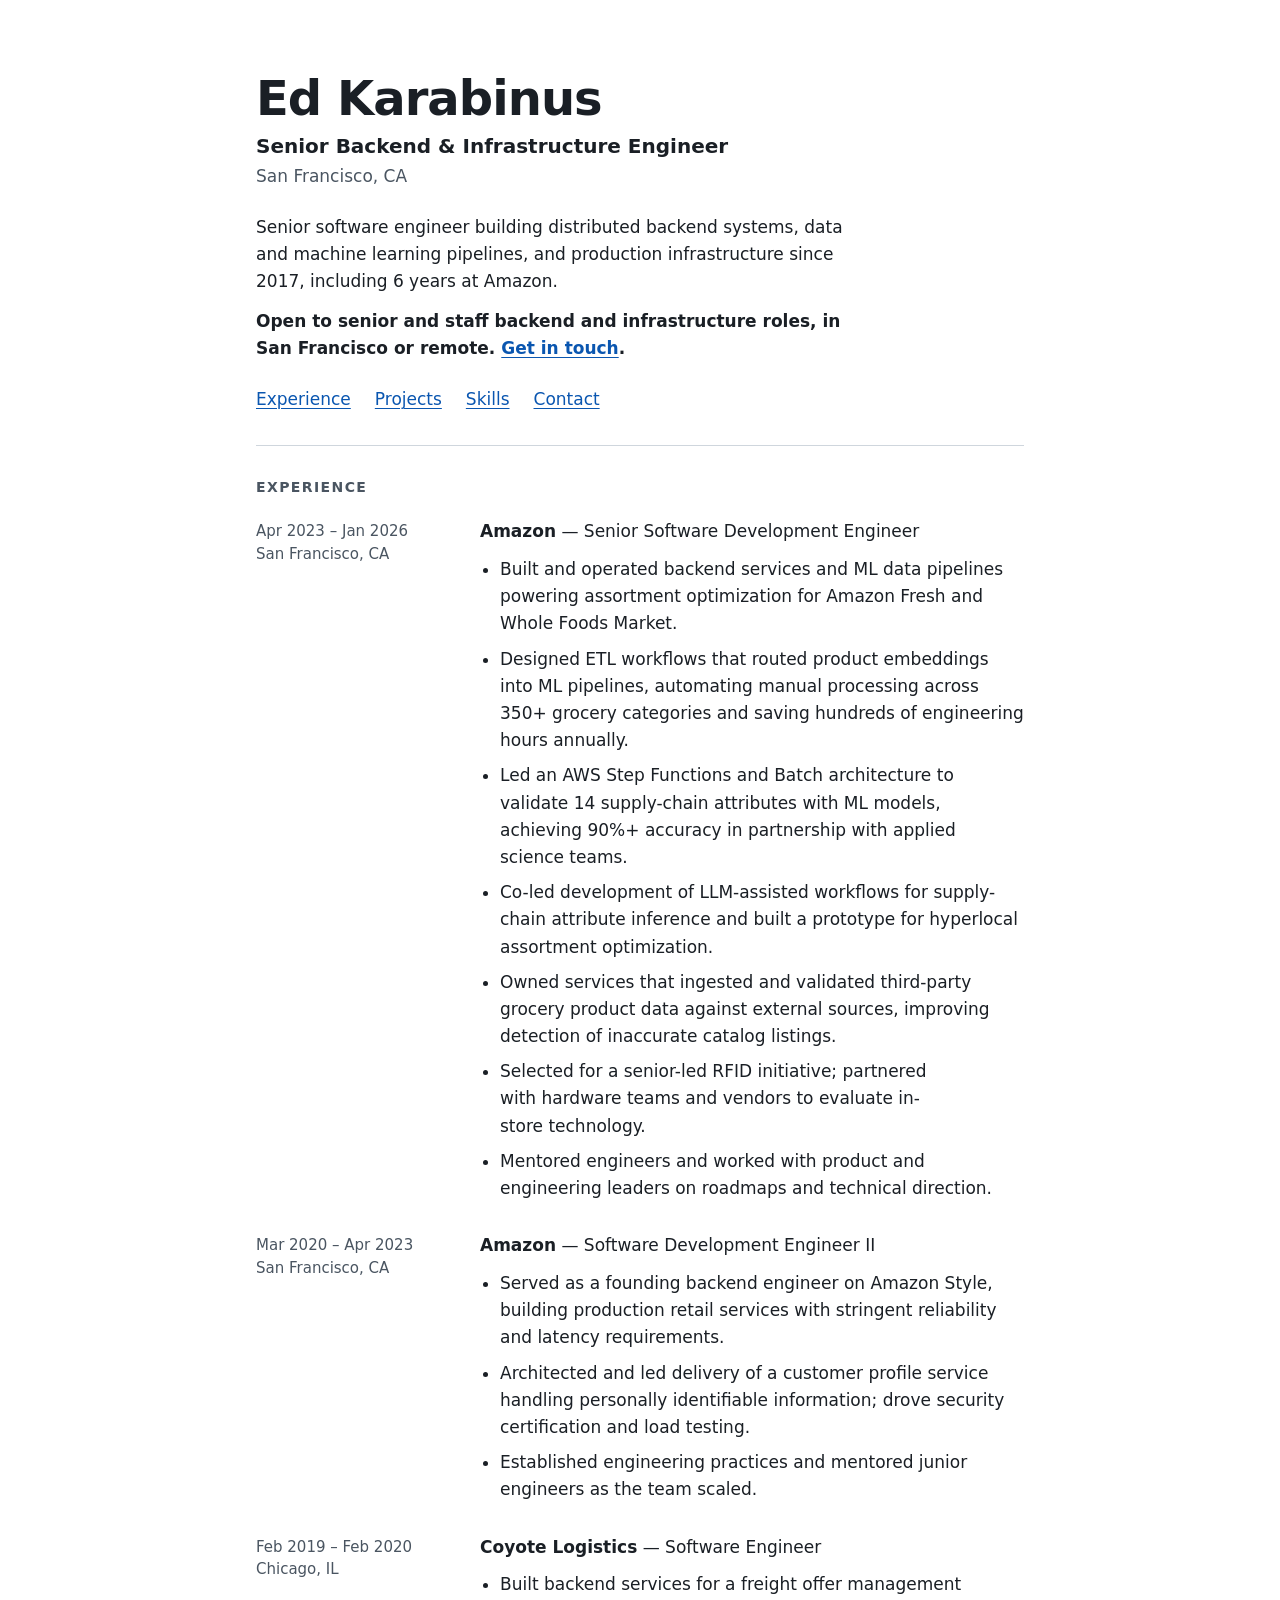
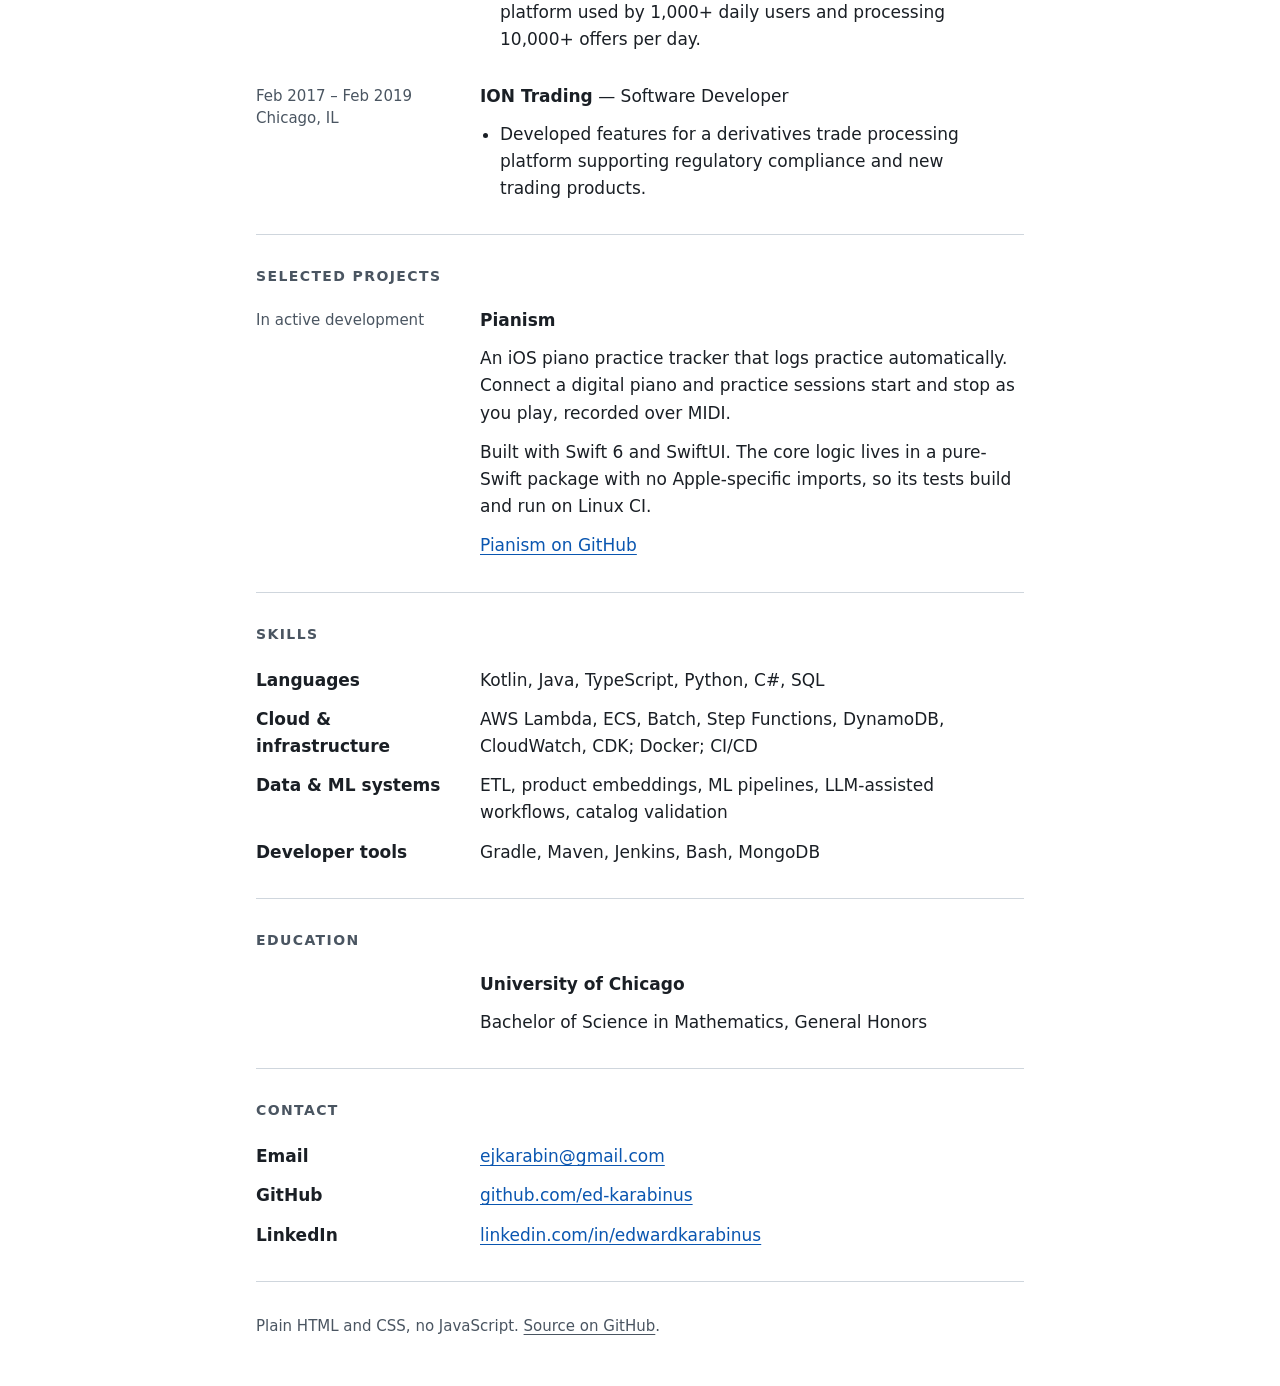
==== commit 7d03c14b: "Apply the owner's content decisions Experience reads "since 2017" so it never goes stale, Pianism is" ====
--- a/index.html
+++ b/index.html
@@ -31,7 +31,8 @@
     <h1>Ed Karabinus</h1>
     <p class="role">Senior Backend &amp; Infrastructure Engineer</p>
     <p class="place">San Francisco, CA</p>
-    <p class="summary">Senior software engineer with 9 years of experience building distributed backend systems, data and machine learning pipelines, and production infrastructure, including 6 years at Amazon.</p>
+    <p class="summary">Senior software engineer building distributed backend systems, data and machine learning pipelines, and production infrastructure since 2017, including 6 years at Amazon.</p>
+    <p class="availability">Open to senior and staff backend and infrastructure roles, in San Francisco or remote. <a href="mailto:ejkarabin@gmail.com">Get in touch</a>.</p>
     <nav aria-label="Page sections">
       <ul>
         <li><a href="#experience">Experience</a></li>
@@ -105,8 +106,7 @@
       <article class="entry">
         <h3><span class="name">Pianism</span></h3>
         <p class="meta">
-          <span>In progress</span>
-          <span>Launching December 2026</span>
+          <span>In active development</span>
         </p>
         <div class="body">
           <p>An iOS piano practice tracker that logs practice automatically. Connect a digital piano and practice sessions start and stop as you play, recorded over MIDI.</p>
--- a/style.css
+++ b/style.css
@@ -134,6 +134,13 @@
   text-wrap: pretty;
 }
 
+.availability {
+  max-width: 38rem;
+  margin: 0.75rem 0 0;
+  font-weight: 600;
+  text-wrap: pretty;
+}
+
 .site-header nav ul {
   display: flex;
   flex-wrap: wrap;
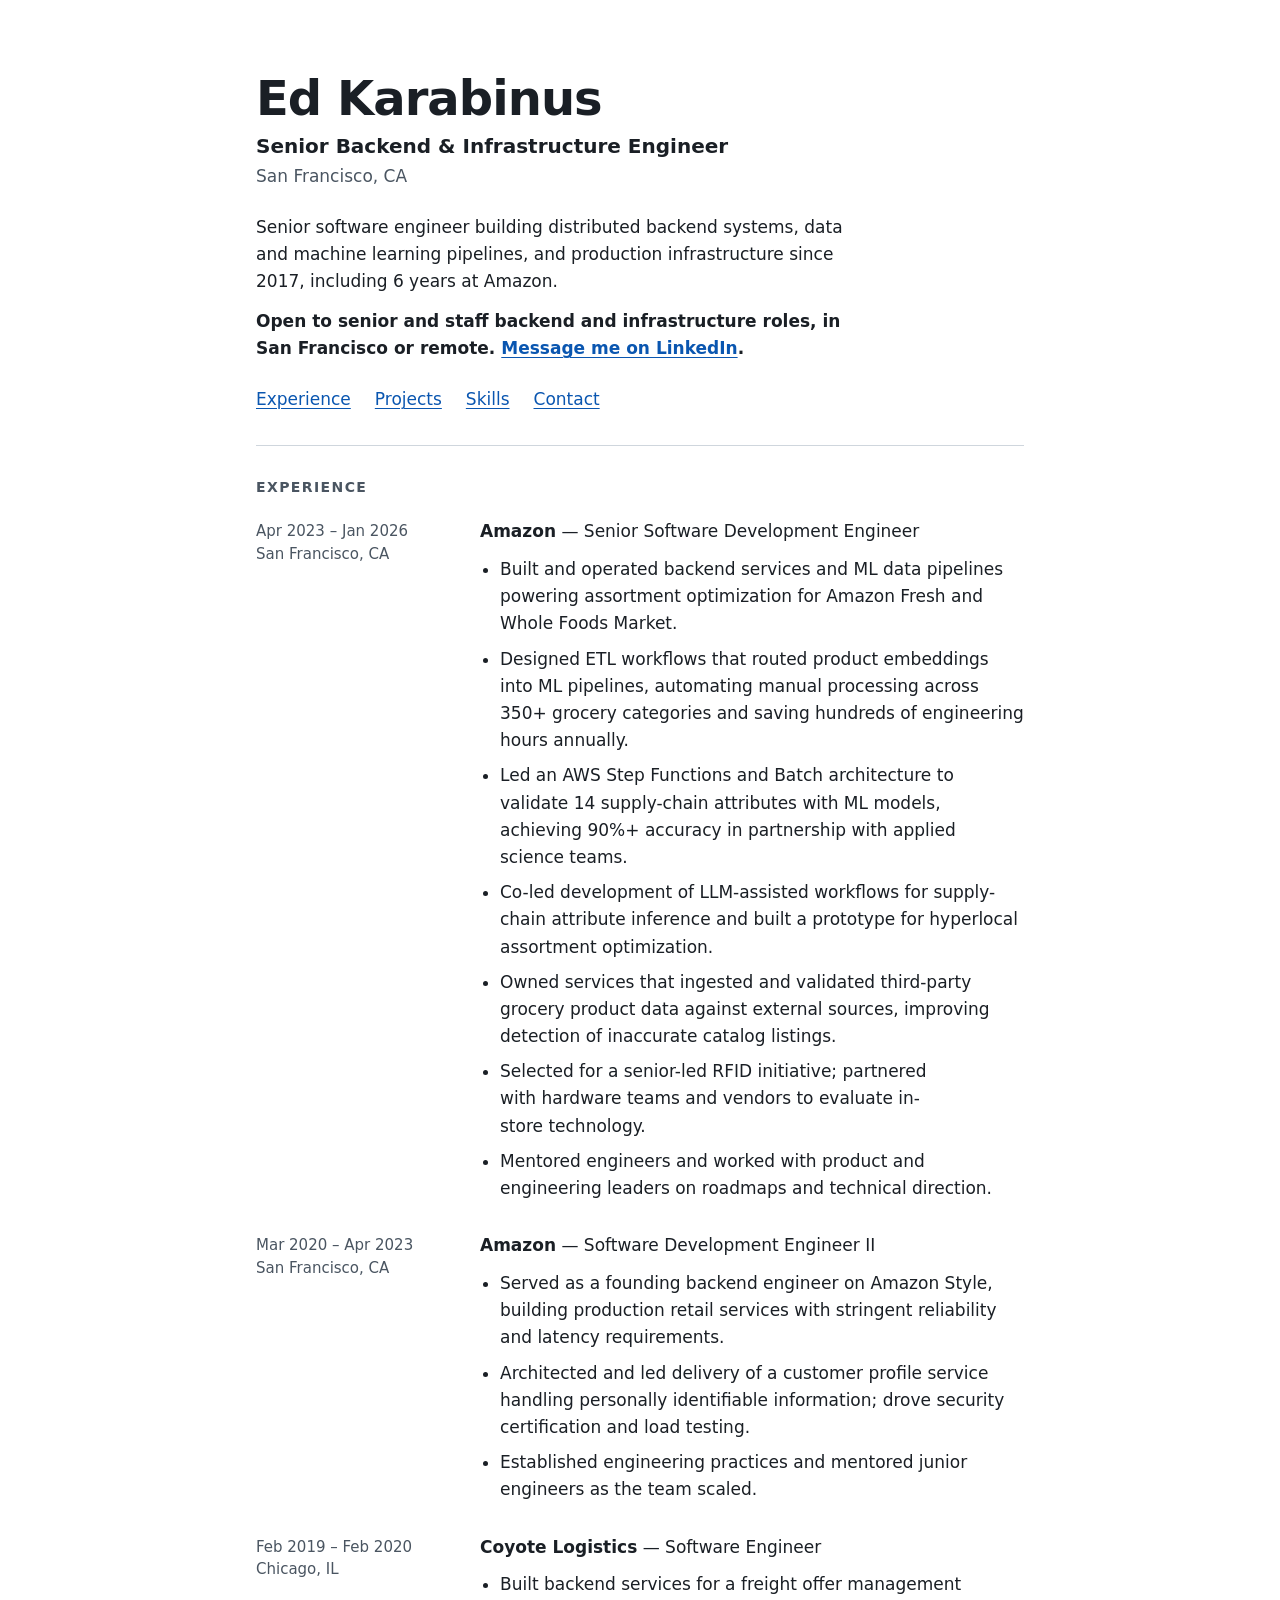
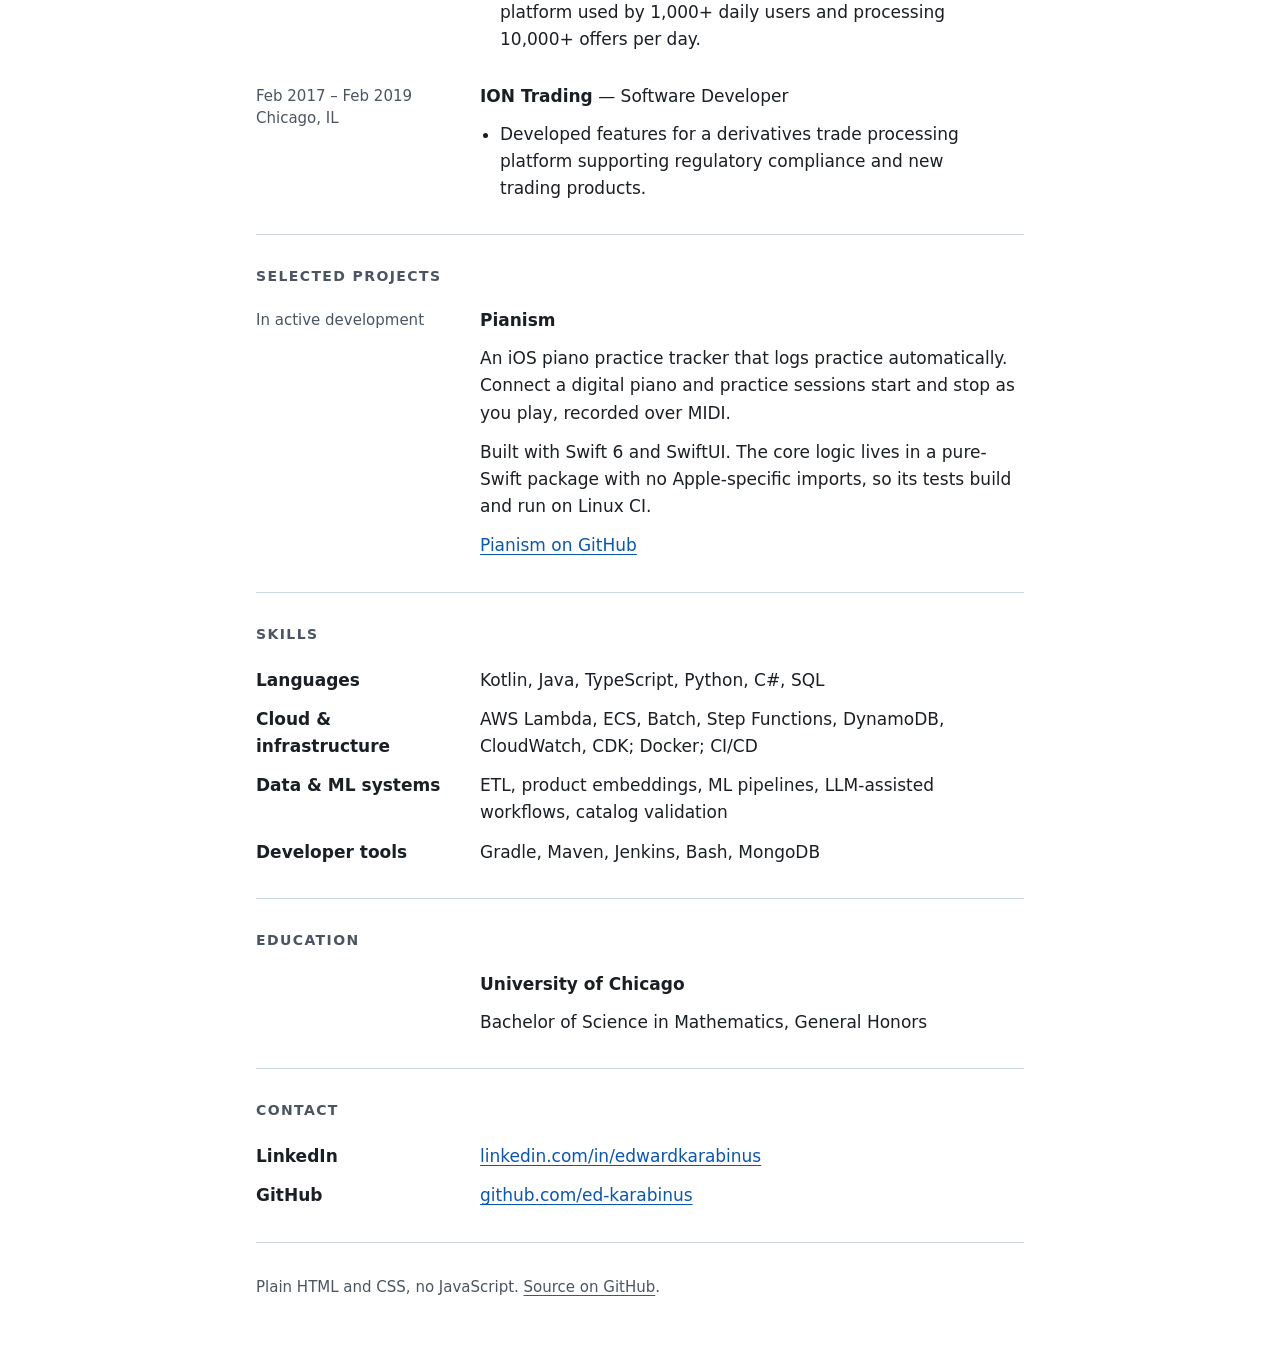
==== commit 4162f34f: "Remove the email address; contact through LinkedIn Ed doesn't want his email published. The open-to-" ====
--- a/index.html
+++ b/index.html
@@ -32,7 +32,7 @@
     <p class="role">Senior Backend &amp; Infrastructure Engineer</p>
     <p class="place">San Francisco, CA</p>
     <p class="summary">Senior software engineer building distributed backend systems, data and machine learning pipelines, and production infrastructure since 2017, including 6 years at Amazon.</p>
-    <p class="availability">Open to senior and staff backend and infrastructure roles, in San Francisco or remote. <a href="mailto:ejkarabin@gmail.com">Get in touch</a>.</p>
+    <p class="availability">Open to senior and staff backend and infrastructure roles, in San Francisco or remote. <a href="https://www.linkedin.com/in/edwardkarabinus">Message me on LinkedIn</a>.</p>
     <nav aria-label="Page sections">
       <ul>
         <li><a href="#experience">Experience</a></li>
@@ -150,16 +150,12 @@
       <h2 id="contact-heading">Contact</h2>
       <dl class="pairs">
         <div>
-          <dt>Email</dt>
-          <dd><a href="mailto:ejkarabin@gmail.com">ejkarabin@gmail.com</a></dd>
+          <dt>LinkedIn</dt>
+          <dd><a href="https://www.linkedin.com/in/edwardkarabinus">linkedin.com/in/edwardkarabinus</a></dd>
         </div>
         <div>
           <dt>GitHub</dt>
           <dd><a href="https://github.com/ed-karabinus">github.com/ed-karabinus</a></dd>
-        </div>
-        <div>
-          <dt>LinkedIn</dt>
-          <dd><a href="https://www.linkedin.com/in/edwardkarabinus">linkedin.com/in/edwardkarabinus</a></dd>
         </div>
       </dl>
     </section>
